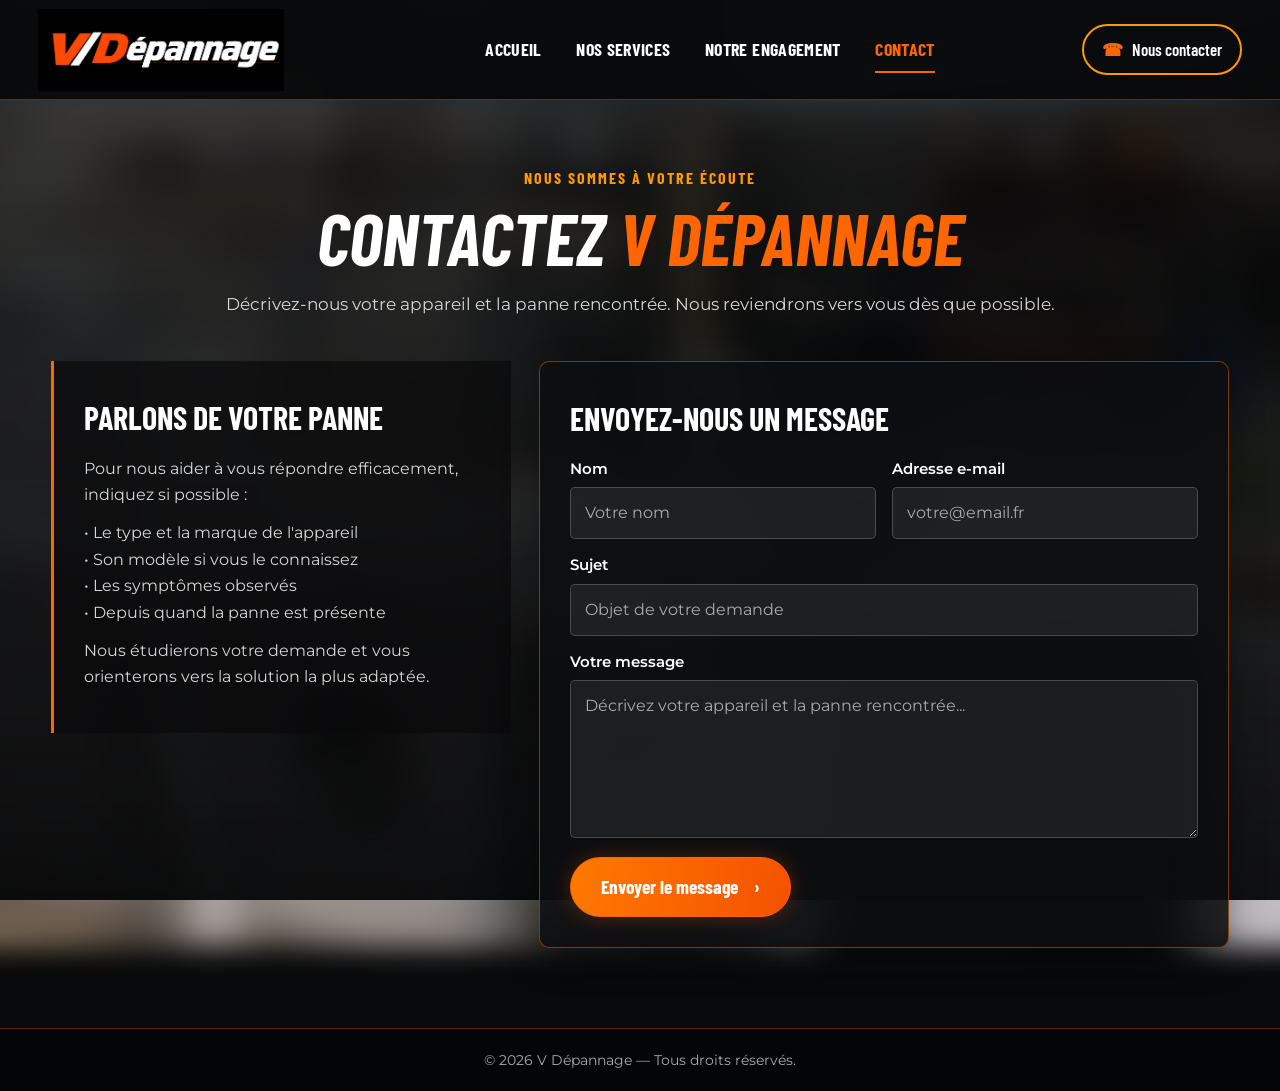
==== contact.html @ 1d40cf84 "Add files via upload" ====
<!DOCTYPE html><html lang="fr"><head><meta charset="UTF-8"><meta name="viewport" content="width=device-width, initial-scale=1.0"><meta name="description" content="Contacter V Dépannage pour une demande de dépannage ou de réparation électroménager."><meta name="theme-color" content="#090a0b"><title>Contact | V Dépannage</title><link rel="preconnect" href="https://fonts.googleapis.com"><link rel="preconnect" href="https://fonts.gstatic.com" crossorigin><link href="https://fonts.googleapis.com/css2?family=Barlow+Condensed:ital,wght@0,400;0,500;0,600;0,700;0,800;1,600;1,700;1,800&family=Montserrat:wght@400;500;600;700;800&display=swap" rel="stylesheet"><link rel="stylesheet" href="css/styles.css"></head><body>
<header class="site-header"><a class="header-logo" href="index.html"><img src="images/logo-vd.png" alt="V Dépannage"></a><button class="menu-toggle" id="menu-toggle" aria-label="Ouvrir le menu" aria-expanded="false" aria-controls="main-nav"><span></span><span></span><span></span></button><nav class="main-nav" id="main-nav"><a class="nav-link" href="index.html">Accueil</a><a class="nav-link" href="services.html">Nos services</a><a class="nav-link" href="engagement.html">Notre engagement</a><a class="nav-link active" href="contact.html" aria-current="page">Contact</a></nav><a class="header-contact" href="contact.html"><span>☎</span> Nous contacter</a></header>
<main class="content-wrap"><div class="page-heading"><p class="eyebrow">Nous sommes à votre écoute</p><h1>Contactez <span class="orange">V Dépannage</span></h1><p>Décrivez-nous votre appareil et la panne rencontrée. Nous reviendrons vers vous dès que possible.</p></div><div class="contact-layout"><aside class="contact-aside"><h2>Parlons de votre panne</h2><p>Pour nous aider à vous répondre efficacement, indiquez si possible :</p><p>• Le type et la marque de l'appareil<br>• Son modèle si vous le connaissez<br>• Les symptômes observés<br>• Depuis quand la panne est présente</p><p>Nous étudierons votre demande et vous orienterons vers la solution la plus adaptée.</p></aside><section class="contact-card"><h2>Envoyez-nous un message</h2><form action="https://formsubmit.co/v.depannage@protonmail.com" method="POST"><input type="hidden" name="_subject" value="Nouveau message depuis le site V Dépannage"><input type="hidden" name="_template" value="table"><input type="hidden" name="_next" value="https://asencombrants00.github.io/VD-pannage/merci.html"><input type="hidden" name="_captcha" value="false"><div class="form-honey" aria-hidden="true"><label for="website">Ne pas remplir ce champ</label><input type="text" name="_honey" id="website" tabindex="-1" autocomplete="off"></div><div class="form-row"><div class="form-field"><label for="nom">Nom</label><input type="text" id="nom" name="Nom" placeholder="Votre nom" required></div><div class="form-field"><label for="email">Adresse e-mail</label><input type="email" id="email" name="email" placeholder="votre@email.fr" required></div></div><div class="form-field"><label for="sujet">Sujet</label><input type="text" id="sujet" name="Sujet" placeholder="Objet de votre demande" required></div><div class="form-field"><label for="message">Votre message</label><textarea id="message" name="message" rows="5" placeholder="Décrivez votre appareil et la panne rencontrée..." required></textarea></div><button class="primary-button submit-button" type="submit">Envoyer le message <span>›</span></button></form></section></div></main>
<footer class="site-footer"><p>© <span id="current-year"></span> V Dépannage — Tous droits réservés.</p></footer><script src="js/script.js"></script></body></html>
---- css/styles.css ----
:root{--orange:#ff6500;--gold:#ff9a00;--white:#fff;--muted:#d6d6d6;--dark:#090a0b;--panel:rgba(13,14,16,.88)}
*{box-sizing:border-box;margin:0;padding:0}html{scroll-behavior:smooth}body{min-height:100vh;color:var(--white);background:#08090a;font-family:'Montserrat',sans-serif;line-height:1.65;position:relative;isolation:isolate;overflow-x:hidden}body:before{content:"";position:fixed;inset:-28px;z-index:-2;background:url('../images/atelier-flou.jpg') center/cover no-repeat;filter:blur(14px);transform:scale(1.04)}body:after{content:"";position:fixed;inset:0;z-index:-1;background:linear-gradient(180deg,rgba(5,6,7,.77),rgba(5,6,7,.86) 55%,rgba(5,6,7,.95));pointer-events:none}
a{color:inherit;text-decoration:none}button,input,textarea{font:inherit}button{cursor:pointer}
.site-header{min-height:100px;padding:8px 3%;display:grid;grid-template-columns:minmax(230px,300px) 1fr auto;align-items:center;gap:22px;background:rgba(8,9,10,.94);border-bottom:1px solid rgba(255,111,0,.38);position:sticky;top:0;z-index:20;backdrop-filter:blur(14px)}.header-logo{display:flex;align-items:center;width:100%;max-width:300px}.header-logo img{display:block;width:100%;height:82px;object-fit:contain;object-position:left center}.main-nav{display:flex;align-items:center;justify-content:center;gap:clamp(15px,2.7vw,42px)}.nav-link{font-family:'Barlow Condensed',sans-serif;font-size:1.12rem;font-weight:700;text-transform:uppercase;letter-spacing:.35px;padding:13px 0;position:relative;white-space:nowrap;transition:color .2s}.nav-link:after{content:"";position:absolute;left:0;right:100%;bottom:4px;height:2px;background:var(--orange);transition:right .2s}.nav-link:hover,.nav-link.active{color:var(--orange)}.nav-link.active:after,.nav-link:hover:after{right:0}.header-contact{border:2px solid var(--gold);border-radius:30px;padding:10px 18px;font-family:'Barlow Condensed',sans-serif;font-size:1.05rem;font-weight:600;white-space:nowrap;transition:.2s}.header-contact span{color:var(--orange);margin-right:6px}.header-contact:hover{background:var(--orange);color:#111}.menu-toggle{display:none;background:none;border:1px solid var(--orange);border-radius:5px;padding:8px;width:42px;height:40px}.menu-toggle span{display:block;height:2px;background:var(--orange);margin:5px 0}
.hero{min-height:570px;display:grid;place-items:center;text-align:center;padding:45px 20px 70px;background:linear-gradient(90deg,rgba(0,0,0,.28),rgba(0,0,0,.05),rgba(0,0,0,.28))}.hero-content{width:min(100%,1100px)}.hero-logo{width:min(430px,82vw);height:165px;object-fit:contain;display:block;margin:0 auto 8px;filter:drop-shadow(0 0 20px rgba(255,100,0,.55));animation:glow 4s ease-in-out infinite}@keyframes glow{0%,100%{filter:drop-shadow(0 0 12px rgba(255,100,0,.4))}50%{filter:drop-shadow(0 0 30px rgba(255,100,0,.9))}}.hero-title{font-family:'Barlow Condensed',sans-serif;font-size:clamp(2.2rem,5vw,3.7rem);font-weight:800;font-style:italic;line-height:1.1}.hero-title span,.orange{color:var(--orange)}.hero h1{display:flex;align-items:center;justify-content:center;gap:20px;margin:14px 0 12px;font-family:'Barlow Condensed',sans-serif;font-size:clamp(1.8rem,4vw,2.65rem);font-weight:700;font-style:italic}.title-rule{width:100px;height:2px;background:var(--orange);box-shadow:0 0 10px var(--orange)}.hero-intro{font-size:clamp(1rem,2vw,1.2rem);margin-bottom:25px;color:#eee}.primary-button{display:inline-flex;align-items:center;justify-content:center;gap:16px;border:1px solid var(--orange);border-radius:30px;background:linear-gradient(100deg,#ff7900,#f45100);color:#fff;padding:13px 30px;font-family:'Barlow Condensed',sans-serif;font-size:1.2rem;font-weight:700;box-shadow:0 0 20px rgba(255,95,0,.25);transition:transform .2s,box-shadow .2s}.primary-button:hover{transform:translateY(-3px);box-shadow:0 0 28px rgba(255,95,0,.5)}
.content-wrap{width:min(1180px,92%);margin:0 auto;padding:65px 0 80px}.page-heading{text-align:center;max-width:850px;margin:0 auto 42px}.eyebrow{color:var(--gold);font-family:'Barlow Condensed',sans-serif;text-transform:uppercase;letter-spacing:2px;font-weight:700}.page-heading h1{font-family:'Barlow Condensed',sans-serif;font-size:clamp(2.7rem,6vw,4.5rem);line-height:1.08;text-transform:uppercase;font-style:italic;margin:8px 0 14px}.page-heading p:last-child{color:var(--muted);font-size:1.05rem}.values-grid{display:grid;grid-template-columns:repeat(3,1fr);gap:22px}.value-card,.service-card,.contact-card,.impact-card,.commitment-panel{background:var(--panel);border:1px solid rgba(255,111,0,.45);border-radius:10px;box-shadow:0 12px 35px rgba(0,0,0,.28)}.value-card{padding:28px;text-align:center}.value-card h2,.service-card h2{font-family:'Barlow Condensed',sans-serif;text-transform:uppercase;font-style:italic;color:var(--orange);font-size:1.8rem;line-height:1.15;margin-bottom:13px}.value-card p{color:var(--muted)}.home-services{display:grid;grid-template-columns:repeat(2,1fr);gap:25px;margin-top:30px}.service-card{position:relative;overflow:hidden;padding:30px;border:2px solid var(--orange);background:linear-gradient(130deg,rgba(28,24,20,.92),rgba(8,9,10,.92));box-shadow:0 0 18px rgba(255,102,0,.24)}.service-card:after{content:"";position:absolute;inset:0;background:repeating-linear-gradient(135deg,transparent 0 18px,rgba(255,255,255,.025) 18px 21px);pointer-events:none}.service-card>*{position:relative;z-index:1}.service-card p{color:#eee}.service-examples{font-style:italic;color:#ddd!important;margin-top:14px}.cta-strip{text-align:center;margin-top:35px;padding:30px;background:rgba(0,0,0,.38);border-top:1px solid rgba(255,105,0,.3)}.cta-strip p{margin-bottom:17px;color:var(--muted)}
.service-list{display:grid;grid-template-columns:repeat(2,1fr);gap:25px}.service-card .service-label{font-family:'Barlow Condensed',sans-serif;color:var(--gold);font-weight:700;font-size:1rem;letter-spacing:1.5px;margin-bottom:8px}.service-card h2{font-size:2.15rem}.service-card ul{padding-left:20px;margin:15px 0;color:var(--muted)}.service-card li{padding:3px 0}.service-note{margin-top:28px;padding:22px 26px;border-left:3px solid var(--orange);background:rgba(0,0,0,.4);color:var(--muted)}
.engagement-intro{max-width:900px;margin:0 auto 35px;text-align:center;font-size:1.12rem;color:#eee}.impact-grid{display:grid;grid-template-columns:repeat(3,1fr);gap:18px;margin:32px 0}.impact-card{padding:25px 20px;text-align:center}.impact-number{display:block;color:var(--orange);font-family:'Barlow Condensed',sans-serif;font-weight:800;font-size:clamp(2.7rem,5vw,4rem);line-height:1.05}.impact-card h2{font-family:'Barlow Condensed',sans-serif;font-size:1.4rem;text-transform:uppercase;margin:8px 0}.impact-card p{color:var(--muted);font-size:.92rem}.commitment-panel{padding:34px;margin-top:25px}.commitment-panel h2{font-family:'Barlow Condensed',sans-serif;text-transform:uppercase;font-size:2rem;color:var(--orange);font-style:italic;margin-bottom:13px}.commitment-panel p{color:#e4e4e4;margin:0 0 13px}.source-note{font-size:.82rem!important;color:#aaa!important;border-top:1px solid rgba(255,255,255,.13);padding-top:15px;margin-top:20px!important}.source-note a{color:var(--gold);text-decoration:underline}
.contact-layout{display:grid;grid-template-columns:.8fr 1.2fr;gap:28px;align-items:start}.contact-aside,.contact-card{padding:30px}.contact-aside{background:rgba(10,11,12,.72);border-left:3px solid var(--orange)}.contact-aside h2,.contact-card h2{font-family:'Barlow Condensed',sans-serif;text-transform:uppercase;font-size:2rem;margin-bottom:12px}.contact-aside p{color:var(--muted);margin-bottom:12px}.contact-card form{display:flex;flex-direction:column;gap:14px}.form-row{display:grid;grid-template-columns:1fr 1fr;gap:16px}.form-field{display:flex;flex-direction:column;gap:6px}.form-field label{font-weight:600;font-size:.92rem}.contact-card input,.contact-card textarea{width:100%;padding:12px 14px;border:1px solid rgba(255,255,255,.2);border-radius:5px;outline:none;background:rgba(255,255,255,.07);color:#fff}.contact-card input:focus,.contact-card textarea:focus{border-color:var(--orange);box-shadow:0 0 0 2px rgba(255,105,0,.12)}.contact-card input::placeholder,.contact-card textarea::placeholder{color:#aaa}.contact-card textarea{resize:vertical;min-height:130px}.submit-button{align-self:flex-start;margin-top:5px}.form-honey{position:absolute;left:-5000px}.site-footer{text-align:center;padding:20px;background:rgba(5,6,7,.96);border-top:1px solid rgba(255,105,0,.35);color:#aaa;font-size:.85rem}
.thank-you-page{min-height:100vh;display:grid;place-items:center}.thank-you-content{width:min(700px,90%);padding:55px 25px;text-align:center}.thank-you-content .hero-logo{width:min(360px,84vw);height:135px}.thank-you-content h1{font-family:'Barlow Condensed',sans-serif;font-size:clamp(2.5rem,7vw,4rem);color:var(--orange);text-transform:uppercase;margin:20px 0}.thank-you-content p{color:var(--muted);margin-bottom:28px}
@media(max-width:1000px){.site-header{grid-template-columns:220px 1fr auto;gap:12px;padding-inline:2%}.header-logo img{height:72px}.main-nav{gap:16px}.nav-link{font-size:1rem}.header-contact{padding:9px 12px;font-size:.95rem}}
@media(max-width:760px){.site-header{min-height:78px;grid-template-columns:minmax(0,1fr) auto auto;padding:7px 4%;gap:10px}.header-logo{max-width:220px}.header-logo img{height:62px}.menu-toggle{display:block;grid-column:2;grid-row:1}.header-contact{grid-column:3;grid-row:1;padding:8px 10px;font-size:.9rem}.main-nav{display:none;position:absolute;top:100%;left:0;right:0;padding:12px 5% 18px;background:rgba(8,9,10,.99);border-bottom:1px solid var(--orange);flex-direction:column;gap:3px}.main-nav.open{display:flex}.nav-link{width:100%;text-align:center;padding:11px}.hero{min-height:510px;padding:35px 15px 55px}.hero-logo{width:min(360px,84vw);height:135px}.hero h1{gap:9px}.title-rule{width:30px}.content-wrap{padding:48px 0 60px}.values-grid,.impact-grid{grid-template-columns:1fr}.home-services,.service-list,.contact-layout{grid-template-columns:1fr}.service-card{padding:24px 21px}.contact-aside,.contact-card{padding:23px 18px}.form-row{grid-template-columns:1fr;gap:14px}.submit-button{width:100%}}
@media(max-width:390px){.header-logo{max-width:155px}.header-logo img{height:54px}.header-contact{font-size:.82rem;padding:7px 8px}.site-header{gap:7px}.hero h1{font-size:1.5rem}.title-rule{width:18px}}
@media(prefers-reduced-motion:reduce){*,*::before,*::after{scroll-behavior:auto!important;animation-duration:.01ms!important;animation-iteration-count:1!important;transition-duration:.01ms!important}}
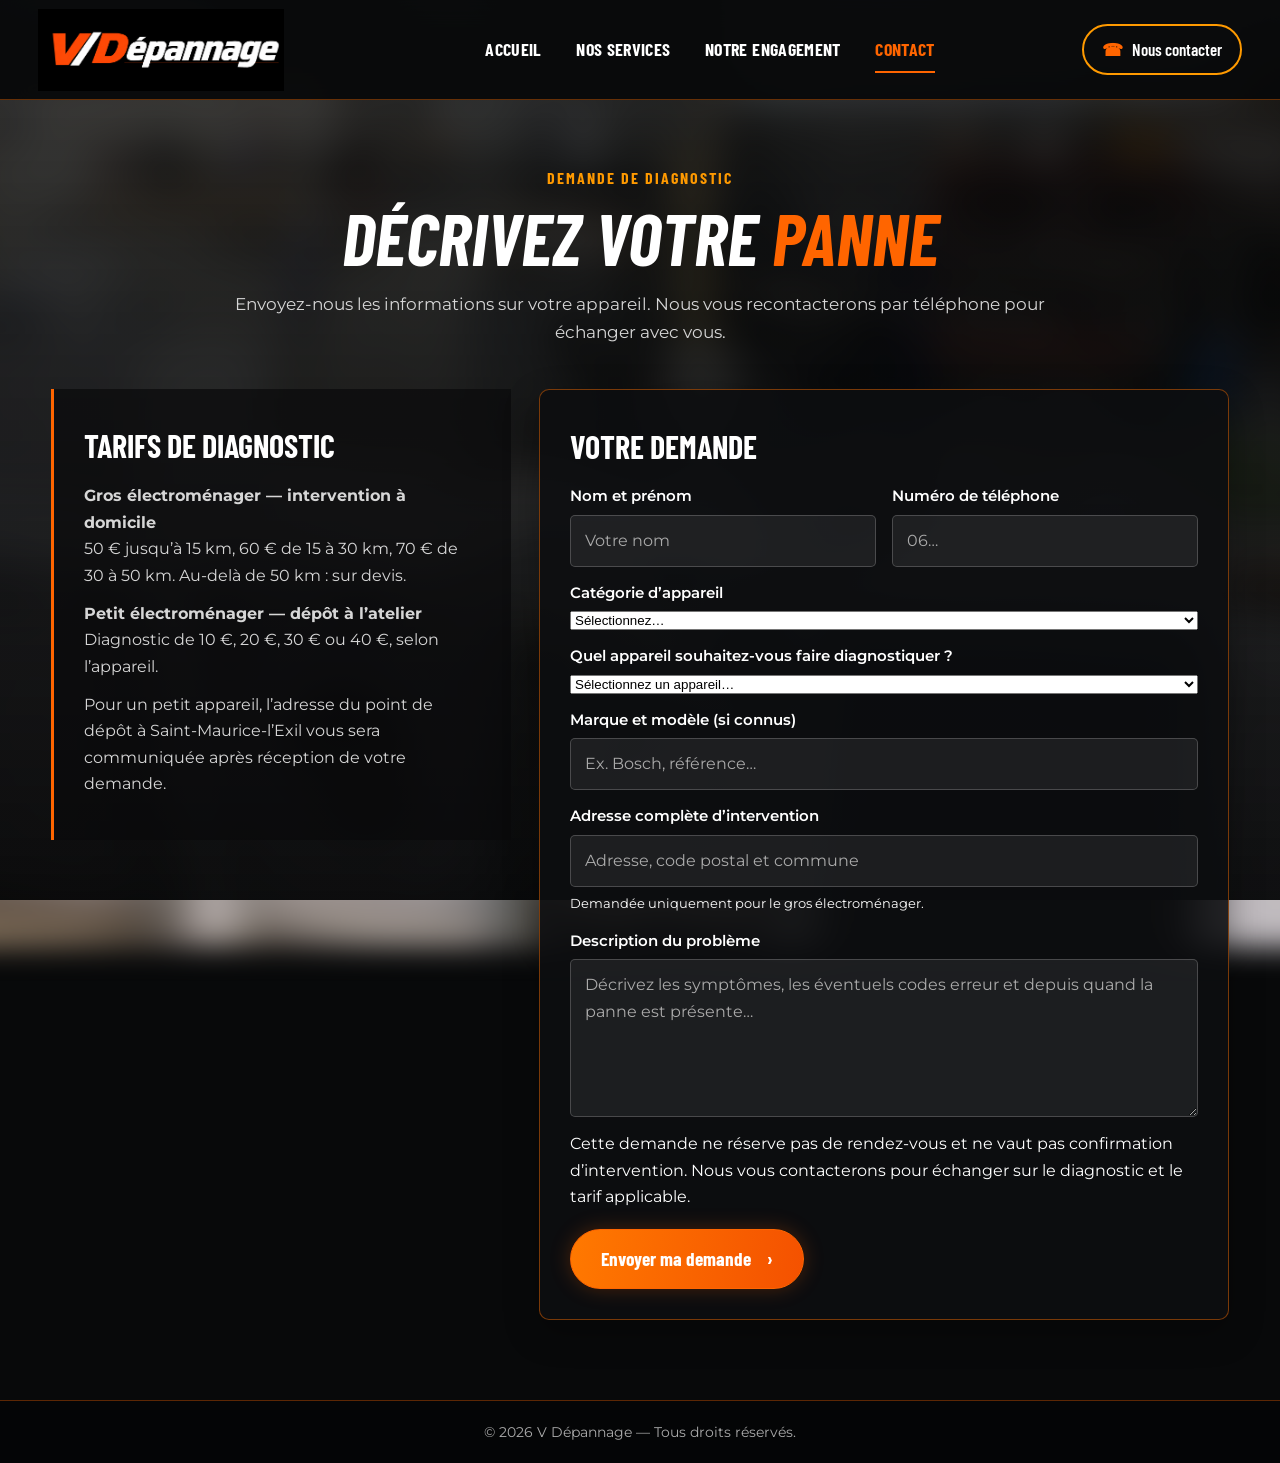
==== commit babd607d: "Add files via upload" ====
--- a/contact.html
+++ b/contact.html
@@ -1,4 +1,4 @@
 <!DOCTYPE html><html lang="fr"><head><meta charset="UTF-8"><meta name="viewport" content="width=device-width, initial-scale=1.0"><meta name="description" content="Contacter V Dépannage pour une demande de dépannage ou de réparation électroménager."><meta name="theme-color" content="#090a0b"><title>Contact | V Dépannage</title><link rel="preconnect" href="https://fonts.googleapis.com"><link rel="preconnect" href="https://fonts.gstatic.com" crossorigin><link href="https://fonts.googleapis.com/css2?family=Barlow+Condensed:ital,wght@0,400;0,500;0,600;0,700;0,800;1,600;1,700;1,800&family=Montserrat:wght@400;500;600;700;800&display=swap" rel="stylesheet"><link rel="stylesheet" href="css/styles.css"></head><body>
 <header class="site-header"><a class="header-logo" href="index.html"><img src="images/logo-vd.png" alt="V Dépannage"></a><button class="menu-toggle" id="menu-toggle" aria-label="Ouvrir le menu" aria-expanded="false" aria-controls="main-nav"><span></span><span></span><span></span></button><nav class="main-nav" id="main-nav"><a class="nav-link" href="index.html">Accueil</a><a class="nav-link" href="services.html">Nos services</a><a class="nav-link" href="engagement.html">Notre engagement</a><a class="nav-link active" href="contact.html" aria-current="page">Contact</a></nav><a class="header-contact" href="contact.html"><span>☎</span> Nous contacter</a></header>
-<main class="content-wrap"><div class="page-heading"><p class="eyebrow">Nous sommes à votre écoute</p><h1>Contactez <span class="orange">V Dépannage</span></h1><p>Décrivez-nous votre appareil et la panne rencontrée. Nous reviendrons vers vous dès que possible.</p></div><div class="contact-layout"><aside class="contact-aside"><h2>Parlons de votre panne</h2><p>Pour nous aider à vous répondre efficacement, indiquez si possible :</p><p>• Le type et la marque de l'appareil<br>• Son modèle si vous le connaissez<br>• Les symptômes observés<br>• Depuis quand la panne est présente</p><p>Nous étudierons votre demande et vous orienterons vers la solution la plus adaptée.</p></aside><section class="contact-card"><h2>Envoyez-nous un message</h2><form action="https://formsubmit.co/v.depannage@protonmail.com" method="POST"><input type="hidden" name="_subject" value="Nouveau message depuis le site V Dépannage"><input type="hidden" name="_template" value="table"><input type="hidden" name="_next" value="https://asencombrants00.github.io/VD-pannage/merci.html"><input type="hidden" name="_captcha" value="false"><div class="form-honey" aria-hidden="true"><label for="website">Ne pas remplir ce champ</label><input type="text" name="_honey" id="website" tabindex="-1" autocomplete="off"></div><div class="form-row"><div class="form-field"><label for="nom">Nom</label><input type="text" id="nom" name="Nom" placeholder="Votre nom" required></div><div class="form-field"><label for="email">Adresse e-mail</label><input type="email" id="email" name="email" placeholder="votre@email.fr" required></div></div><div class="form-field"><label for="sujet">Sujet</label><input type="text" id="sujet" name="Sujet" placeholder="Objet de votre demande" required></div><div class="form-field"><label for="message">Votre message</label><textarea id="message" name="message" rows="5" placeholder="Décrivez votre appareil et la panne rencontrée..." required></textarea></div><button class="primary-button submit-button" type="submit">Envoyer le message <span>›</span></button></form></section></div></main>
+<main class="content-wrap"><div class="page-heading"><p class="eyebrow">Demande de diagnostic</p><h1>Décrivez votre <span class="orange">panne</span></h1><p>Envoyez-nous les informations sur votre appareil. Nous vous recontacterons par téléphone pour échanger avec vous.</p></div><div class="contact-layout"><aside class="contact-aside"><h2>Tarifs de diagnostic</h2><p><strong>Gros électroménager — intervention à domicile</strong><br>50 € jusqu’à 15 km, 60 € de 15 à 30 km, 70 € de 30 à 50 km. Au-delà de 50 km : sur devis.</p><p><strong>Petit électroménager — dépôt à l’atelier</strong><br>Diagnostic de 10 €, 20 €, 30 € ou 40 €, selon l’appareil.</p><p>Pour un petit appareil, l’adresse du point de dépôt à Saint-Maurice-l’Exil vous sera communiquée après réception de votre demande.</p></aside><section class="contact-card"><h2>Votre demande</h2><form action="https://formsubmit.co/v.depannage@protonmail.com" method="POST"><input type="hidden" name="_subject" value="Nouvelle demande de diagnostic — V Dépannage"><input type="hidden" name="_template" value="table"><input type="hidden" name="_next" value="https://asencombrants00.github.io/VD-pannage/merci.html"><input type="hidden" name="_captcha" value="false"><div class="form-honey" aria-hidden="true"><label for="website">Ne pas remplir ce champ</label><input type="text" name="_honey" id="website" tabindex="-1" autocomplete="off"></div><div class="form-row"><div class="form-field"><label for="nom">Nom et prénom</label><input type="text" id="nom" name="Nom et prénom" placeholder="Votre nom" required></div><div class="form-field"><label for="telephone">Numéro de téléphone</label><input type="tel" id="telephone" name="Téléphone" placeholder="06…" required></div></div><div class="form-field"><label for="categorie">Catégorie d’appareil</label><select id="categorie" name="Catégorie" required><option value="">Sélectionnez…</option><option value="Gros électroménager">Gros électroménager — intervention à domicile</option><option value="Petit électroménager">Petit électroménager — dépôt à l’atelier</option></select></div><div class="form-field"><label for="appareil">Quel appareil souhaitez-vous faire diagnostiquer ?</label><select id="appareil" name="Appareil" required><option value="">Sélectionnez un appareil…</option><optgroup label="Gros électroménager"><option>Lave-linge</option><option>Lave-vaisselle</option><option>Sèche-linge</option><option>Réfrigérateur</option><option>Congélateur</option><option>Four</option><option>Cuisinière / plaque de cuisson</option><option>Hotte</option><option>Autre gros électroménager</option></optgroup><optgroup label="Petit électroménager"><option>Machine à café</option><option>Aspirateur</option><option>Robot de cuisine</option><option>Fer / centrale vapeur</option><option>Grille-pain</option><option>Bouilloire</option><option>Autre petit électroménager</option></optgroup></select></div><div class="form-field"><label for="modele">Marque et modèle (si connus)</label><input type="text" id="modele" name="Marque et modèle" placeholder="Ex. Bosch, référence…"></div><div class="form-field" id="adresse-wrap"><label for="adresse">Adresse complète d’intervention</label><input type="text" id="adresse" name="Adresse d’intervention" placeholder="Adresse, code postal et commune"><small>Demandée uniquement pour le gros électroménager.</small></div><div class="form-field"><label for="probleme">Description du problème</label><textarea id="probleme" name="Description du problème" rows="5" placeholder="Décrivez les symptômes, les éventuels codes erreur et depuis quand la panne est présente…" required></textarea></div><p class="form-note">Cette demande ne réserve pas de rendez-vous et ne vaut pas confirmation d’intervention. Nous vous contacterons pour échanger sur le diagnostic et le tarif applicable.</p><button class="primary-button submit-button" type="submit">Envoyer ma demande <span>›</span></button></form></section></div></main><script>const categorie=document.getElementById('categorie');const appareil=document.getElementById('appareil');const adresseWrap=document.getElementById('adresse-wrap');const adresse=document.getElementById('adresse');function actualiserFormulaire(){const gros=categorie.value==='Gros électroménager';adresseWrap.hidden=!gros;adresse.required=gros;Array.from(appareil.options).forEach(o=>{if(!o.value){o.hidden=false;return;}const parent=o.parentElement;const isGros=parent&&parent.label==='Gros électroménager';const isPetit=parent&&parent.label==='Petit électroménager';o.hidden=(gros&&isPetit)||(!gros&&isGros);});if(appareil.selectedOptions[0]&&appareil.selectedOptions[0].hidden)appareil.value='';}categorie.addEventListener('change',actualiserFormulaire);actualiserFormulaire();</script>
 <footer class="site-footer"><p>© <span id="current-year"></span> V Dépannage — Tous droits réservés.</p></footer><script src="js/script.js"></script></body></html>
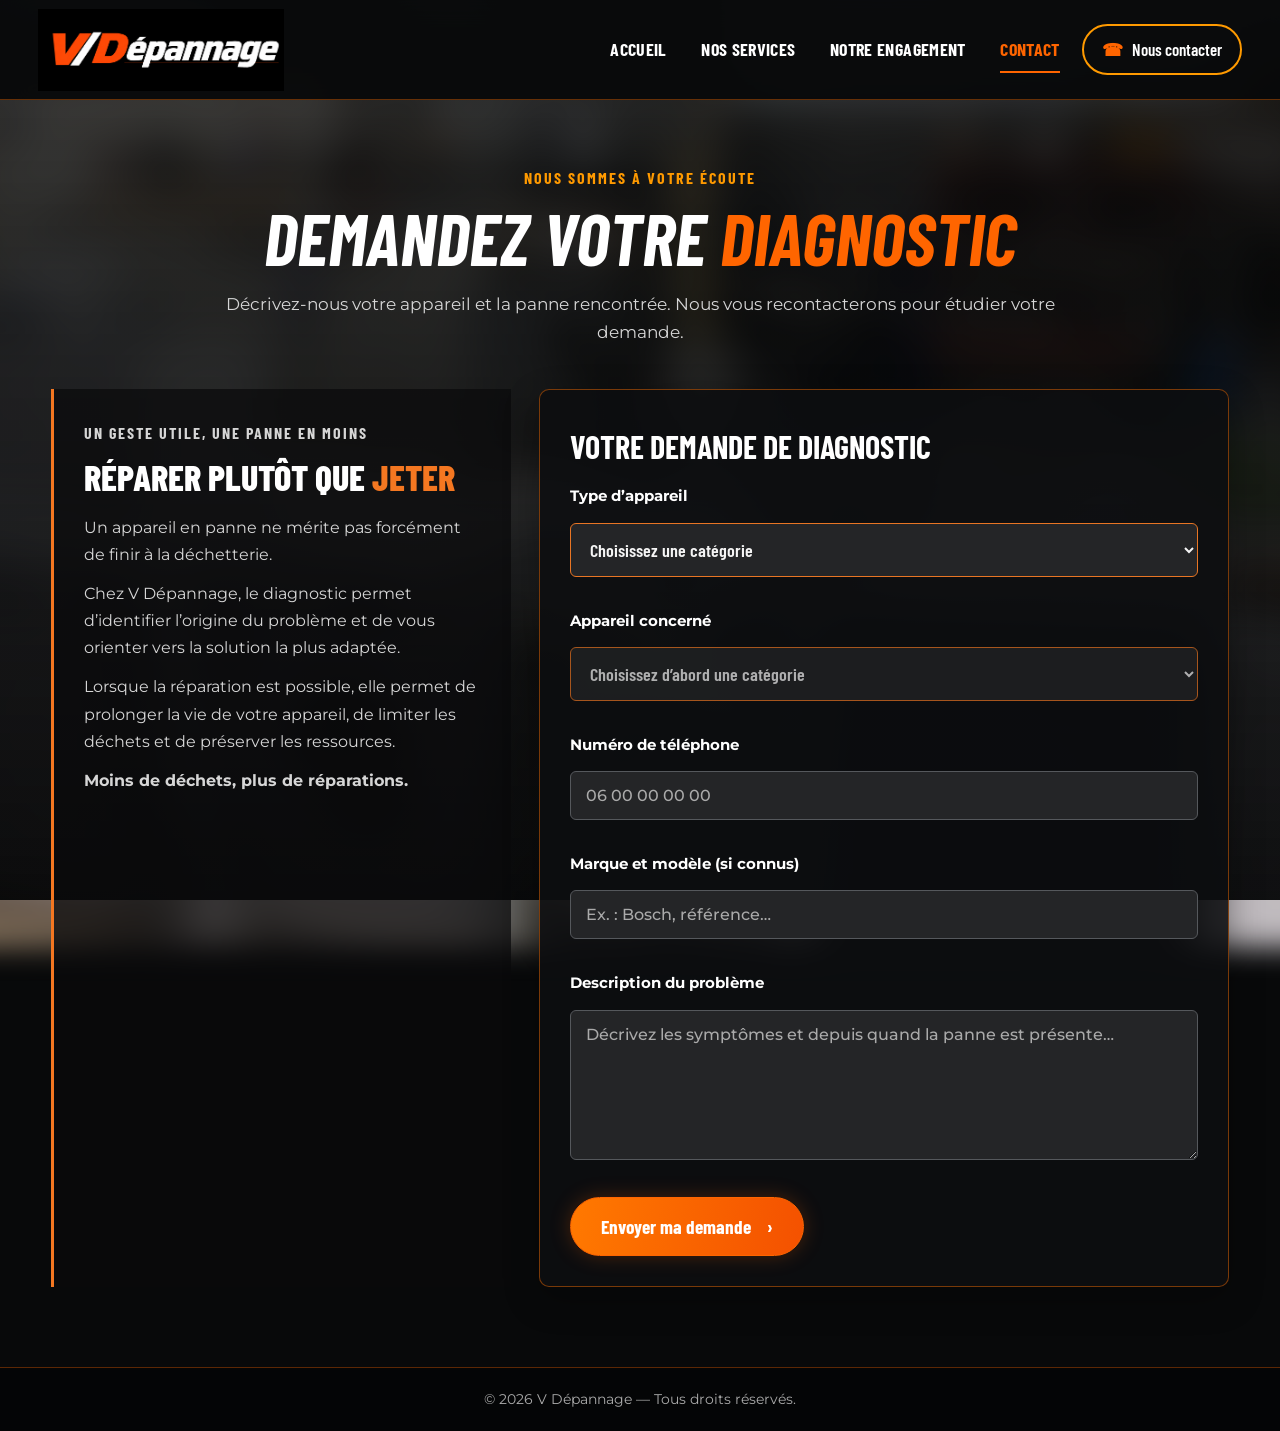
==== commit e0bfa7dd: "Add files via upload" ====
--- a/contact.html
+++ b/contact.html
@@ -1,4 +1,54 @@
-<!DOCTYPE html><html lang="fr"><head><meta charset="UTF-8"><meta name="viewport" content="width=device-width, initial-scale=1.0"><meta name="description" content="Contacter V Dépannage pour une demande de dépannage ou de réparation électroménager."><meta name="theme-color" content="#090a0b"><title>Contact | V Dépannage</title><link rel="preconnect" href="https://fonts.googleapis.com"><link rel="preconnect" href="https://fonts.gstatic.com" crossorigin><link href="https://fonts.googleapis.com/css2?family=Barlow+Condensed:ital,wght@0,400;0,500;0,600;0,700;0,800;1,600;1,700;1,800&family=Montserrat:wght@400;500;600;700;800&display=swap" rel="stylesheet"><link rel="stylesheet" href="css/styles.css"></head><body>
+<!DOCTYPE html><html lang="fr"><head><meta charset="UTF-8"><meta name="viewport" content="width=device-width, initial-scale=1.0"><meta name="description" content="Demander un diagnostic auprès de V Dépannage pour votre appareil électroménager."><meta name="theme-color" content="#090a0b"><title>Contact | V Dépannage</title><link rel="preconnect" href="https://fonts.googleapis.com"><link rel="preconnect" href="https://fonts.gstatic.com" crossorigin><link href="https://fonts.googleapis.com/css2?family=Barlow+Condensed:ital,wght@0,400;0,500;0,600;0,700;0,800;1,600;1,700;1,800&family=Montserrat:wght@400;500;600;700;800&display=swap" rel="stylesheet"><link rel="stylesheet" href="css/styles.css">
+<style>
+/* Ajustements de la page Contact */
+.site-header{display:flex;align-items:center;gap:22px}
+.main-nav{margin-left:auto;justify-content:flex-end}
+.header-contact{flex-shrink:0}
+.contact-layout{align-items:stretch}
+.contact-aside{padding:30px;border-left:3px solid #f47721}
+.contact-aside h2{font-family:'Barlow Condensed',sans-serif;text-transform:uppercase}
+.contact-aside .eco-title{font-family:'Barlow Condensed',sans-serif;font-size:clamp(26px,3vw,36px);font-weight:800;line-height:1.05;margin:0 0 18px}
+.contact-aside .eco-title span{color:#f47721}
+.contact-aside p{line-height:1.7}
+.contact-card h2{font-family:'Barlow Condensed',sans-serif;text-transform:uppercase}
+.diagnostic-form .form-field{margin-bottom:18px}
+.diagnostic-form label{display:block;margin-bottom:8px;font-weight:700}
+.diagnostic-form input,.diagnostic-form textarea,.diagnostic-form select{
+  width:100%;box-sizing:border-box;background:#242527;color:#f5f5f5;border:1px solid #55585c;
+  border-radius:6px;padding:14px 15px;font:500 16px 'Montserrat',sans-serif;outline:none;
+  transition:border-color .18s,box-shadow .18s
+}
+.diagnostic-form select{font-family:'Barlow Condensed',sans-serif;font-size:18px;font-weight:600;cursor:pointer;
+  border-color:#e87524;appearance:auto}
+.diagnostic-form select:focus,.diagnostic-form input:focus,.diagnostic-form textarea:focus{border-color:#f47721;box-shadow:0 0 0 2px #f4772130}
+.diagnostic-form select option{background:#242527;color:#f5f5f5}
+.diagnostic-form textarea{resize:vertical;min-height:150px}
+.diagnostic-form .hint{font-size:13px;color:#bcbec2;margin-top:6px}
+.diagnostic-form [hidden]{display:none!important}
+@media(max-width:900px){.site-header{flex-wrap:wrap}.main-nav{margin-left:0;order:3;width:100%;justify-content:flex-end}.header-contact{margin-left:auto}}
+@media(max-width:600px){.main-nav{justify-content:center;gap:12px;flex-wrap:wrap}.header-contact{display:none}.contact-layout{grid-template-columns:1fr}}
+</style></head><body>
 <header class="site-header"><a class="header-logo" href="index.html"><img src="images/logo-vd.png" alt="V Dépannage"></a><button class="menu-toggle" id="menu-toggle" aria-label="Ouvrir le menu" aria-expanded="false" aria-controls="main-nav"><span></span><span></span><span></span></button><nav class="main-nav" id="main-nav"><a class="nav-link" href="index.html">Accueil</a><a class="nav-link" href="services.html">Nos services</a><a class="nav-link" href="engagement.html">Notre engagement</a><a class="nav-link active" href="contact.html" aria-current="page">Contact</a></nav><a class="header-contact" href="contact.html"><span>☎</span> Nous contacter</a></header>
-<main class="content-wrap"><div class="page-heading"><p class="eyebrow">Demande de diagnostic</p><h1>Décrivez votre <span class="orange">panne</span></h1><p>Envoyez-nous les informations sur votre appareil. Nous vous recontacterons par téléphone pour échanger avec vous.</p></div><div class="contact-layout"><aside class="contact-aside"><h2>Tarifs de diagnostic</h2><p><strong>Gros électroménager — intervention à domicile</strong><br>50 € jusqu’à 15 km, 60 € de 15 à 30 km, 70 € de 30 à 50 km. Au-delà de 50 km : sur devis.</p><p><strong>Petit électroménager — dépôt à l’atelier</strong><br>Diagnostic de 10 €, 20 €, 30 € ou 40 €, selon l’appareil.</p><p>Pour un petit appareil, l’adresse du point de dépôt à Saint-Maurice-l’Exil vous sera communiquée après réception de votre demande.</p></aside><section class="contact-card"><h2>Votre demande</h2><form action="https://formsubmit.co/v.depannage@protonmail.com" method="POST"><input type="hidden" name="_subject" value="Nouvelle demande de diagnostic — V Dépannage"><input type="hidden" name="_template" value="table"><input type="hidden" name="_next" value="https://asencombrants00.github.io/VD-pannage/merci.html"><input type="hidden" name="_captcha" value="false"><div class="form-honey" aria-hidden="true"><label for="website">Ne pas remplir ce champ</label><input type="text" name="_honey" id="website" tabindex="-1" autocomplete="off"></div><div class="form-row"><div class="form-field"><label for="nom">Nom et prénom</label><input type="text" id="nom" name="Nom et prénom" placeholder="Votre nom" required></div><div class="form-field"><label for="telephone">Numéro de téléphone</label><input type="tel" id="telephone" name="Téléphone" placeholder="06…" required></div></div><div class="form-field"><label for="categorie">Catégorie d’appareil</label><select id="categorie" name="Catégorie" required><option value="">Sélectionnez…</option><option value="Gros électroménager">Gros électroménager — intervention à domicile</option><option value="Petit électroménager">Petit électroménager — dépôt à l’atelier</option></select></div><div class="form-field"><label for="appareil">Quel appareil souhaitez-vous faire diagnostiquer ?</label><select id="appareil" name="Appareil" required><option value="">Sélectionnez un appareil…</option><optgroup label="Gros électroménager"><option>Lave-linge</option><option>Lave-vaisselle</option><option>Sèche-linge</option><option>Réfrigérateur</option><option>Congélateur</option><option>Four</option><option>Cuisinière / plaque de cuisson</option><option>Hotte</option><option>Autre gros électroménager</option></optgroup><optgroup label="Petit électroménager"><option>Machine à café</option><option>Aspirateur</option><option>Robot de cuisine</option><option>Fer / centrale vapeur</option><option>Grille-pain</option><option>Bouilloire</option><option>Autre petit électroménager</option></optgroup></select></div><div class="form-field"><label for="modele">Marque et modèle (si connus)</label><input type="text" id="modele" name="Marque et modèle" placeholder="Ex. Bosch, référence…"></div><div class="form-field" id="adresse-wrap"><label for="adresse">Adresse complète d’intervention</label><input type="text" id="adresse" name="Adresse d’intervention" placeholder="Adresse, code postal et commune"><small>Demandée uniquement pour le gros électroménager.</small></div><div class="form-field"><label for="probleme">Description du problème</label><textarea id="probleme" name="Description du problème" rows="5" placeholder="Décrivez les symptômes, les éventuels codes erreur et depuis quand la panne est présente…" required></textarea></div><p class="form-note">Cette demande ne réserve pas de rendez-vous et ne vaut pas confirmation d’intervention. Nous vous contacterons pour échanger sur le diagnostic et le tarif applicable.</p><button class="primary-button submit-button" type="submit">Envoyer ma demande <span>›</span></button></form></section></div></main><script>const categorie=document.getElementById('categorie');const appareil=document.getElementById('appareil');const adresseWrap=document.getElementById('adresse-wrap');const adresse=document.getElementById('adresse');function actualiserFormulaire(){const gros=categorie.value==='Gros électroménager';adresseWrap.hidden=!gros;adresse.required=gros;Array.from(appareil.options).forEach(o=>{if(!o.value){o.hidden=false;return;}const parent=o.parentElement;const isGros=parent&&parent.label==='Gros électroménager';const isPetit=parent&&parent.label==='Petit électroménager';o.hidden=(gros&&isPetit)||(!gros&&isGros);});if(appareil.selectedOptions[0]&&appareil.selectedOptions[0].hidden)appareil.value='';}categorie.addEventListener('change',actualiserFormulaire);actualiserFormulaire();</script>
-<footer class="site-footer"><p>© <span id="current-year"></span> V Dépannage — Tous droits réservés.</p></footer><script src="js/script.js"></script></body></html>
+<main class="content-wrap"><div class="page-heading"><p class="eyebrow">Nous sommes à votre écoute</p><h1>Demandez votre <span class="orange">diagnostic</span></h1><p>Décrivez-nous votre appareil et la panne rencontrée. Nous vous recontacterons pour étudier votre demande.</p></div>
+<div class="contact-layout">
+<aside class="contact-aside"><p class="eyebrow">Un geste utile, une panne en moins</p><h2 class="eco-title">Réparer plutôt que <span>jeter</span></h2><p>Un appareil en panne ne mérite pas forcément de finir à la déchetterie.</p><p>Chez V Dépannage, le diagnostic permet d’identifier l’origine du problème et de vous orienter vers la solution la plus adaptée.</p><p>Lorsque la réparation est possible, elle permet de prolonger la vie de votre appareil, de limiter les déchets et de préserver les ressources.</p><p><strong>Moins de déchets, plus de réparations.</strong></p></aside>
+<section class="contact-card"><h2>Votre demande de diagnostic</h2>
+<form class="diagnostic-form" action="https://formsubmit.co/v.depannage@protonmail.com" method="POST">
+<input type="hidden" name="_subject" value="Nouvelle demande de diagnostic - V Dépannage"><input type="hidden" name="_template" value="table"><input type="hidden" name="_next" value="https://asencombrants00.github.io/VD-pannage/merci.html"><input type="hidden" name="_captcha" value="false">
+<div class="form-honey" aria-hidden="true"><label for="website">Ne pas remplir ce champ</label><input type="text" name="_honey" id="website" tabindex="-1" autocomplete="off"></div>
+<div class="form-field"><label for="categorie">Type d’appareil</label><select id="categorie" name="Type d’appareil" required><option value="" selected disabled>Choisissez une catégorie</option><option value="Gros électroménager">Gros électroménager</option><option value="Petit électroménager">Petit électroménager</option></select></div>
+<div class="form-field"><label for="appareil">Appareil concerné</label><select id="appareil" name="Appareil" required disabled><option value="" selected>Choisissez d’abord une catégorie</option></select></div>
+<div class="form-field" id="adresse-wrap" hidden><label for="adresse">Adresse de l’appareil</label><input id="adresse" name="Adresse de l’appareil" autocomplete="street-address" placeholder="Adresse complète"></div>
+<div class="form-field"><label for="telephone">Numéro de téléphone</label><input type="tel" id="telephone" name="Téléphone" autocomplete="tel" placeholder="06 00 00 00 00" required></div>
+<div class="form-field"><label for="modele">Marque et modèle (si connus)</label><input type="text" id="modele" name="Marque et modèle" placeholder="Ex. : Bosch, référence…"></div>
+<div class="form-field"><label for="description">Description du problème</label><textarea id="description" name="Description de la panne" rows="5" placeholder="Décrivez les symptômes et depuis quand la panne est présente…" required></textarea></div>
+<button class="primary-button submit-button" type="submit">Envoyer ma demande <span>›</span></button>
+</form></section></div></main>
+<footer class="site-footer"><p>© <span id="current-year"></span> V Dépannage — Tous droits réservés.</p></footer>
+<script src="js/script.js"></script>
+<script>
+(function(){const cat=document.getElementById('categorie'),app=document.getElementById('appareil'),addrWrap=document.getElementById('adresse-wrap'),addr=document.getElementById('adresse');
+const choices={'Gros électroménager':['Lave-linge','Lave-vaisselle','Sèche-linge','Réfrigérateur / congélateur','Four / cuisinière','Plaque de cuisson','Hotte','Autre gros électroménager'],'Petit électroménager':['Aspirateur','Machine à café','Bouilloire / grille-pain','Robot / mixeur','Fer à repasser','Appareil de cuisson','Autre petit électroménager']};
+cat.addEventListener('change',function(){app.innerHTML='<option value="" selected disabled>Choisissez un appareil</option>';(choices[cat.value]||[]).forEach(function(label){const o=document.createElement('option');o.value=label;o.textContent=label;app.appendChild(o)});app.disabled=!choices[cat.value];const big=cat.value==='Gros électroménager';addrWrap.hidden=!big;addr.required=big;if(!big)addr.value='';});
+})();
+</script></body></html>
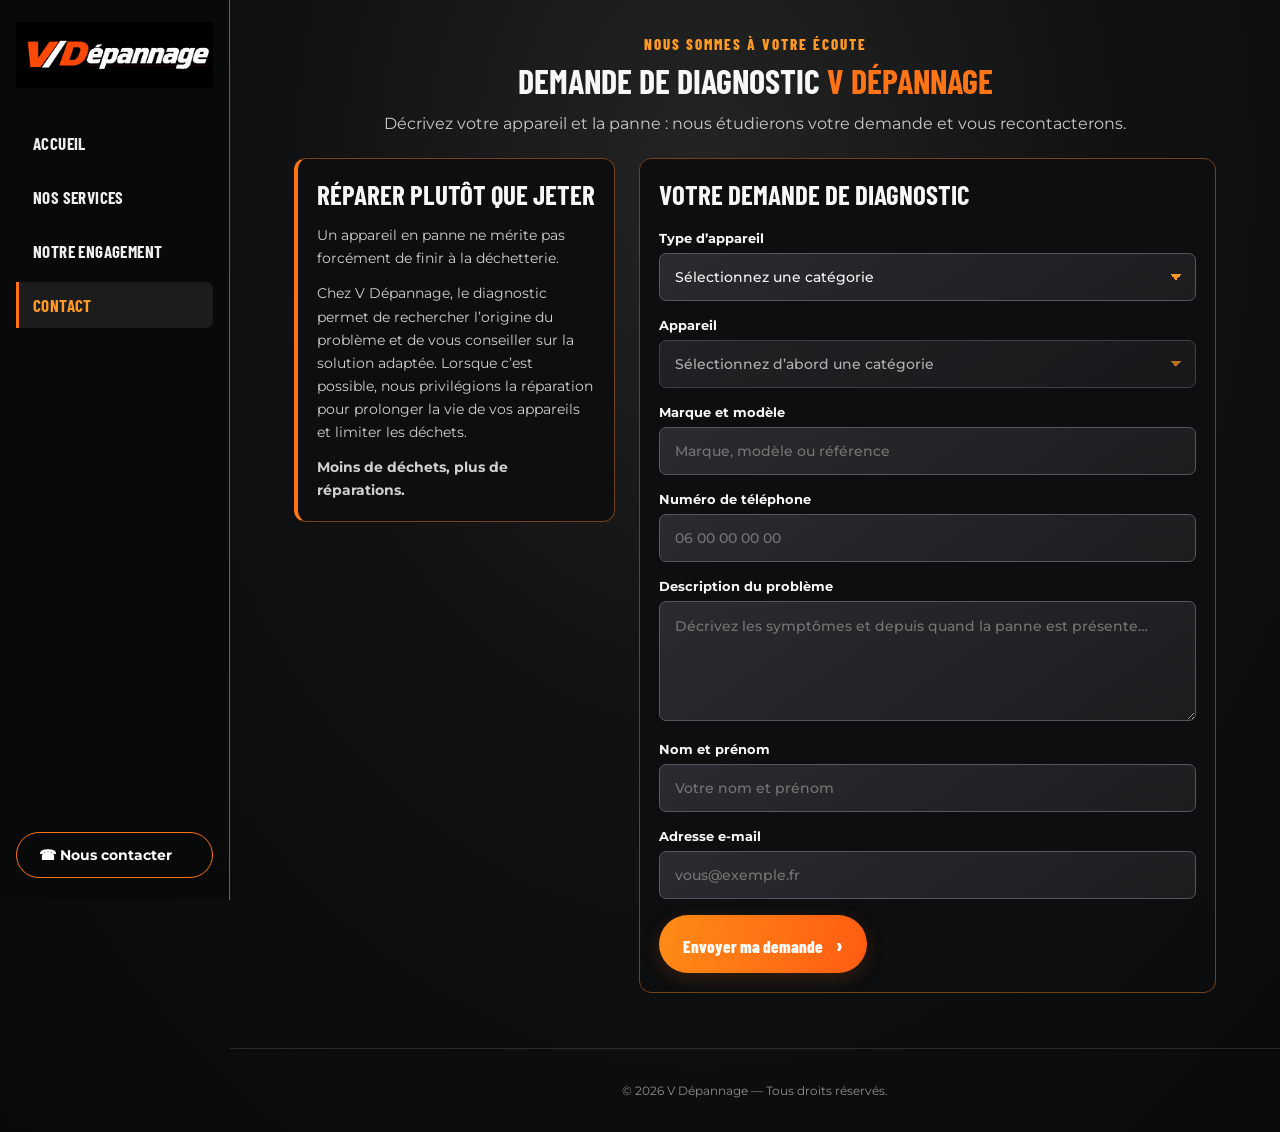
==== commit 6c569e92: "Add files via upload" ====
--- a/contact.html
+++ b/contact.html
@@ -1,54 +1,83 @@
-<!DOCTYPE html><html lang="fr"><head><meta charset="UTF-8"><meta name="viewport" content="width=device-width, initial-scale=1.0"><meta name="description" content="Demander un diagnostic auprès de V Dépannage pour votre appareil électroménager."><meta name="theme-color" content="#090a0b"><title>Contact | V Dépannage</title><link rel="preconnect" href="https://fonts.googleapis.com"><link rel="preconnect" href="https://fonts.gstatic.com" crossorigin><link href="https://fonts.googleapis.com/css2?family=Barlow+Condensed:ital,wght@0,400;0,500;0,600;0,700;0,800;1,600;1,700;1,800&family=Montserrat:wght@400;500;600;700;800&display=swap" rel="stylesheet"><link rel="stylesheet" href="css/styles.css">
+<!DOCTYPE html>
+<html lang="fr">
+<head>
+<meta charset="UTF-8"><meta name="viewport" content="width=device-width, initial-scale=1">
+<meta name="description" content="Demande de diagnostic et de réparation électroménager auprès de V Dépannage.">
+<meta name="theme-color" content="#090a0b"><title>Demande de diagnostic | V Dépannage</title>
+<link rel="preconnect" href="https://fonts.googleapis.com"><link rel="preconnect" href="https://fonts.gstatic.com" crossorigin>
+<link href="https://fonts.googleapis.com/css2?family=Barlow+Condensed:wght@500;600;700;800&family=Montserrat:wght@400;500;600;700;800&display=swap" rel="stylesheet">
 <style>
-/* Ajustements de la page Contact */
-.site-header{display:flex;align-items:center;gap:22px}
-.main-nav{margin-left:auto;justify-content:flex-end}
-.header-contact{flex-shrink:0}
-.contact-layout{align-items:stretch}
-.contact-aside{padding:30px;border-left:3px solid #f47721}
-.contact-aside h2{font-family:'Barlow Condensed',sans-serif;text-transform:uppercase}
-.contact-aside .eco-title{font-family:'Barlow Condensed',sans-serif;font-size:clamp(26px,3vw,36px);font-weight:800;line-height:1.05;margin:0 0 18px}
-.contact-aside .eco-title span{color:#f47721}
-.contact-aside p{line-height:1.7}
-.contact-card h2{font-family:'Barlow Condensed',sans-serif;text-transform:uppercase}
-.diagnostic-form .form-field{margin-bottom:18px}
-.diagnostic-form label{display:block;margin-bottom:8px;font-weight:700}
-.diagnostic-form input,.diagnostic-form textarea,.diagnostic-form select{
-  width:100%;box-sizing:border-box;background:#242527;color:#f5f5f5;border:1px solid #55585c;
-  border-radius:6px;padding:14px 15px;font:500 16px 'Montserrat',sans-serif;outline:none;
-  transition:border-color .18s,box-shadow .18s
+:root{--orange:#ff7417;--orange2:#ff9b24;--bg:#090a0b;--panel:#111214;--field:#242629;--line:#44464a;--white:#f7f7f7;--muted:#c2c2c5}
+*{box-sizing:border-box}body{margin:0;background:radial-gradient(ellipse at 55% 15%,#242424 0,#101112 42%,#080909 100%);color:var(--white);font-family:Montserrat,Arial,sans-serif;min-height:100vh}
+.site-header{position:fixed;left:0;top:0;bottom:0;width:230px;min-height:100vh;height:100vh;padding:22px 16px;display:flex;flex-direction:column;align-items:stretch;gap:24px;border-right:1px solid #a84d16;background:#080909;overflow-y:auto}
+.header-logo{width:100%;display:flex;justify-content:center}.header-logo img{display:block;width:100%;height:auto;max-height:100px;object-fit:contain}
+.main-nav{display:flex;flex-direction:column;gap:8px;position:static;width:100%;padding:8px 0;background:transparent;border:0;z-index:5}
+.nav-link{display:block;color:#eee;text-decoration:none;text-transform:uppercase;font:700 17px 'Barlow Condensed',sans-serif;letter-spacing:.4px;padding:13px 14px;border-left:3px solid transparent;border-radius:0 7px 7px 0}
+.nav-link:hover,.nav-link.active{color:var(--orange2);background:#1c1c1d;border-left-color:var(--orange)}
+.header-contact{margin-top:auto;color:#fff;text-decoration:none;border:1px solid var(--orange);border-radius:30px;padding:13px 22px;font-size:14px;font-weight:700}
+.menu-toggle{display:none}
+.content-wrap{margin-left:230px;padding:35px clamp(20px,5vw,75px) 55px}
+.page-heading{text-align:center;max-width:900px;margin:0 auto 30px}.eyebrow{color:var(--orange2);font:800 15px 'Barlow Condensed',sans-serif;letter-spacing:2px;text-transform:uppercase;margin:0 0 10px}
+h1,h2{font-family:'Barlow Condensed',sans-serif;text-transform:uppercase;margin-top:0}h1{font-size:clamp(32px,4vw,54px);line-height:1.05;margin-bottom:12px}h2{font-size:27px;margin-bottom:14px}.orange{color:var(--orange)}
+.page-heading>p:last-child{color:#c9c9c9;line-height:1.6;margin:0}
+.contact-layout{display:grid;grid-template-columns:minmax(240px,.78fr) minmax(380px,1.4fr);gap:24px;max-width:1100px;margin:auto;align-items:start}
+.contact-aside,.contact-card{background:rgba(13,14,15,.96);border:1px solid #754019;border-radius:12px;padding:25px}
+.contact-aside{border-left:4px solid var(--orange);padding:24px 25px}
+.contact-aside p{color:#d0d0d0;font-size:14px;line-height:1.65;margin:0 0 12px}.contact-aside p:last-child{margin-bottom:0}.contact-card h2{margin-bottom:20px}
+.form-row{display:grid;grid-template-columns:1fr 1fr;gap:14px}.form-field{margin-bottom:16px;min-width:0}.form-field label{display:block;font-size:13px;font-weight:700;margin-bottom:7px}
+input,select,textarea{width:100%;font:500 14px Montserrat,Arial,sans-serif;color:#f6f6f6;background:linear-gradient(145deg,#2a2b2e,#1c1d1f);border:1px solid #55575b;border-radius:7px;padding:14px 15px;outline:none;transition:border-color .15s,box-shadow .15s}
+select{appearance:none;padding-right:42px;background-image:linear-gradient(45deg,transparent 50%,var(--orange2) 50%),linear-gradient(135deg,var(--orange2) 50%,transparent 50%),linear-gradient(145deg,#2a2b2e,#1c1d1f);background-position:calc(100% - 19px) 50%,calc(100% - 13px) 50%,0 0;background-size:6px 6px,6px 6px,100% 100%;background-repeat:no-repeat}
+select option{background:#202124;color:#fff}input:focus,select:focus,textarea:focus{border-color:var(--orange);box-shadow:0 0 0 2px #ff741733}textarea{resize:vertical;min-height:120px;line-height:1.5}
+.help{color:#aaa;font-size:12px;line-height:1.5;margin:6px 0 0}.price-box{display:none;border:1px solid #9b4d19;background:#21160f;border-radius:8px;padding:13px 15px;margin:5px 0 18px;font-size:14px}.price-box strong{color:var(--orange2);font-size:20px}.primary-button{border:0;border-radius:30px;background:linear-gradient(100deg,#ff8b16,#ff5c12);color:white;padding:15px 24px;font:800 17px 'Barlow Condensed',sans-serif;cursor:pointer;box-shadow:0 5px 18px #ff74172a}.primary-button:hover{filter:brightness(1.08)}.submit-button span{font-size:23px;margin-left:10px}
+.form-honey{position:absolute;left:-5000px}.suggestions{position:relative}.suggestion-list{position:absolute;z-index:10;left:0;right:0;top:100%;max-height:220px;overflow:auto;background:#1e2022;border:1px solid #ff7417;border-radius:7px}.suggestion-list button{display:block;width:100%;padding:11px 13px;text-align:left;background:transparent;color:#eee;border:0;border-bottom:1px solid #383838;font:500 13px Montserrat;cursor:pointer}.suggestion-list button:hover{background:#38302a}.notice{font-size:11px;color:#999;line-height:1.4;margin-top:8px}.site-footer{margin-left:230px;text-align:center;padding:22px;color:#8d8d8d;border-top:1px solid #292929;font-size:12px}
+@media(max-width:850px){
+.site-header{position:sticky;left:auto;top:0;bottom:auto;width:100%;height:auto;min-height:80px;padding:12px 16px;display:flex;flex-direction:row;align-items:center;gap:12px;border-right:0;border-bottom:1px solid #a84d16;overflow:visible}
+.header-logo{width:auto;max-width:230px;justify-content:flex-start}.header-logo img{width:min(230px,58vw);max-height:62px}
+.menu-toggle{display:flex;margin-left:auto;background:#151515;border:1px solid #714018;border-radius:6px;padding:10px;flex-direction:column;gap:4px}
+.menu-toggle span{display:block;width:20px;height:2px;background:var(--orange)}
+.header-contact{display:none}
+.main-nav{display:none;position:absolute;top:100%;left:0;right:0;bottom:auto;width:auto;margin:0;padding:12px;gap:2px;background:rgba(8,9,10,.99);border:1px solid #754019}
+.main-nav.open{display:flex}.nav-link{padding:10px;text-align:center}
+.content-wrap{margin-left:0;padding:28px 16px 40px}.contact-layout{grid-template-columns:1fr}.site-footer{margin-left:0}
 }
-.diagnostic-form select{font-family:'Barlow Condensed',sans-serif;font-size:18px;font-weight:600;cursor:pointer;
-  border-color:#e87524;appearance:auto}
-.diagnostic-form select:focus,.diagnostic-form input:focus,.diagnostic-form textarea:focus{border-color:#f47721;box-shadow:0 0 0 2px #f4772130}
-.diagnostic-form select option{background:#242527;color:#f5f5f5}
-.diagnostic-form textarea{resize:vertical;min-height:150px}
-.diagnostic-form .hint{font-size:13px;color:#bcbec2;margin-top:6px}
-.diagnostic-form [hidden]{display:none!important}
-@media(max-width:900px){.site-header{flex-wrap:wrap}.main-nav{margin-left:0;order:3;width:100%;justify-content:flex-end}.header-contact{margin-left:auto}}
-@media(max-width:600px){.main-nav{justify-content:center;gap:12px;flex-wrap:wrap}.header-contact{display:none}.contact-layout{grid-template-columns:1fr}}
-</style></head><body>
-<header class="site-header"><a class="header-logo" href="index.html"><img src="images/logo-vd.png" alt="V Dépannage"></a><button class="menu-toggle" id="menu-toggle" aria-label="Ouvrir le menu" aria-expanded="false" aria-controls="main-nav"><span></span><span></span><span></span></button><nav class="main-nav" id="main-nav"><a class="nav-link" href="index.html">Accueil</a><a class="nav-link" href="services.html">Nos services</a><a class="nav-link" href="engagement.html">Notre engagement</a><a class="nav-link active" href="contact.html" aria-current="page">Contact</a></nav><a class="header-contact" href="contact.html"><span>☎</span> Nous contacter</a></header>
-<main class="content-wrap"><div class="page-heading"><p class="eyebrow">Nous sommes à votre écoute</p><h1>Demandez votre <span class="orange">diagnostic</span></h1><p>Décrivez-nous votre appareil et la panne rencontrée. Nous vous recontacterons pour étudier votre demande.</p></div>
+@media(max-width:520px){.form-row{grid-template-columns:1fr;gap:0}.contact-card,.contact-aside{padding:19px}.page-heading{margin-bottom:22px}h1{font-size:34px}}.contact-card,.contact-aside{padding:19px}.page-heading{margin-bottom:22px}h1{font-size:34px}}
+</style></head>
+<body>
+<header class="site-header">
+<a class="header-logo" href="index.html"><img src="images/logo-vd.png" alt="V Dépannage"></a>
+<button class="menu-toggle" id="menu-toggle" aria-label="Ouvrir le menu" aria-expanded="false" aria-controls="main-nav"><span></span><span></span><span></span></button>
+<nav class="main-nav" id="main-nav"><a class="nav-link" href="index.html">Accueil</a><a class="nav-link" href="services.html">Nos services</a><a class="nav-link" href="engagement.html">Notre engagement</a><a class="nav-link active" href="contact.html" aria-current="page">Contact</a></nav>
+<a class="header-contact" href="#demande">☎ Nous contacter</a></header>
+<main class="content-wrap">
+<div class="page-heading"><p class="eyebrow">Nous sommes à votre écoute</p><h1>Demande de diagnostic <span class="orange">V Dépannage</span></h1><p>Décrivez votre appareil et la panne : nous étudierons votre demande et vous recontacterons.</p></div>
 <div class="contact-layout">
-<aside class="contact-aside"><p class="eyebrow">Un geste utile, une panne en moins</p><h2 class="eco-title">Réparer plutôt que <span>jeter</span></h2><p>Un appareil en panne ne mérite pas forcément de finir à la déchetterie.</p><p>Chez V Dépannage, le diagnostic permet d’identifier l’origine du problème et de vous orienter vers la solution la plus adaptée.</p><p>Lorsque la réparation est possible, elle permet de prolonger la vie de votre appareil, de limiter les déchets et de préserver les ressources.</p><p><strong>Moins de déchets, plus de réparations.</strong></p></aside>
-<section class="contact-card"><h2>Votre demande de diagnostic</h2>
-<form class="diagnostic-form" action="https://formsubmit.co/v.depannage@protonmail.com" method="POST">
+<aside class="contact-aside"><h2>Réparer plutôt que jeter</h2><p>Un appareil en panne ne mérite pas forcément de finir à la déchetterie.</p><p>Chez V Dépannage, le diagnostic permet de rechercher l’origine du problème et de vous conseiller sur la solution adaptée. Lorsque c’est possible, nous privilégions la réparation pour prolonger la vie de vos appareils et limiter les déchets.</p><p><strong>Moins de déchets, plus de réparations.</strong></p></aside>
+<section class="contact-card" id="demande"><h2>Votre demande de diagnostic</h2>
+<form id="diagnostic-form" action="https://formsubmit.co/v.depannage@protonmail.com" method="POST">
 <input type="hidden" name="_subject" value="Nouvelle demande de diagnostic - V Dépannage"><input type="hidden" name="_template" value="table"><input type="hidden" name="_next" value="https://asencombrants00.github.io/VD-pannage/merci.html"><input type="hidden" name="_captcha" value="false">
-<div class="form-honey" aria-hidden="true"><label for="website">Ne pas remplir ce champ</label><input type="text" name="_honey" id="website" tabindex="-1" autocomplete="off"></div>
-<div class="form-field"><label for="categorie">Type d’appareil</label><select id="categorie" name="Type d’appareil" required><option value="" selected disabled>Choisissez une catégorie</option><option value="Gros électroménager">Gros électroménager</option><option value="Petit électroménager">Petit électroménager</option></select></div>
-<div class="form-field"><label for="appareil">Appareil concerné</label><select id="appareil" name="Appareil" required disabled><option value="" selected>Choisissez d’abord une catégorie</option></select></div>
-<div class="form-field" id="adresse-wrap" hidden><label for="adresse">Adresse de l’appareil</label><input id="adresse" name="Adresse de l’appareil" autocomplete="street-address" placeholder="Adresse complète"></div>
-<div class="form-field"><label for="telephone">Numéro de téléphone</label><input type="tel" id="telephone" name="Téléphone" autocomplete="tel" placeholder="06 00 00 00 00" required></div>
-<div class="form-field"><label for="modele">Marque et modèle (si connus)</label><input type="text" id="modele" name="Marque et modèle" placeholder="Ex. : Bosch, référence…"></div>
-<div class="form-field"><label for="description">Description du problème</label><textarea id="description" name="Description de la panne" rows="5" placeholder="Décrivez les symptômes et depuis quand la panne est présente…" required></textarea></div>
+<div class="form-honey" aria-hidden="true"><label for="website">Ne pas remplir</label><input type="text" name="_honey" id="website" tabindex="-1" autocomplete="off"></div>
+<div class="form-field"><label for="category">Type d’appareil</label><select id="category" name="Type d’appareil" required><option value="">Sélectionnez une catégorie</option><option value="Gros électroménager">Gros électroménager — intervention à domicile</option><option value="Petit électroménager">Petit électroménager — dépôt à l’atelier (sans frais de déplacement)</option></select></div>
+<div class="form-field"><label for="appliance">Appareil</label><select id="appliance" name="Appareil" required disabled><option value="">Sélectionnez d’abord une catégorie</option></select></div>
+<div class="form-field"><label for="brand">Marque et modèle</label><input id="brand" name="Marque et modèle" placeholder="Marque, modèle ou référence" required></div>
+<div class="form-field"><label for="phone">Numéro de téléphone</label><input id="phone" name="Téléphone" type="tel" autocomplete="tel" placeholder="06 00 00 00 00" required></div>
+<div class="form-field" id="address-wrap" hidden><label for="address">Adresse d’intervention</label><div class="suggestions"><input id="address" name="Adresse d’intervention" autocomplete="street-address" placeholder="Adresse, ville ou code postal"><div class="suggestion-list" id="suggestions" hidden></div></div><p class="help">Commencez à saisir votre ville et choisissez une suggestion pour estimer la distance depuis Saint-Maurice-l’Exil.</p><p class="notice">La recherche d’adresse utilise un service cartographique externe pour estimer la distance.</p></div>
+
+<div class="price-box" id="price-box" aria-live="polite"></div><input type="hidden" id="distance-field" name="Distance estimée depuis Saint-Maurice-l’Exil"><input type="hidden" id="price-field" name="Prix estimé du diagnostic">
+<div class="form-field"><label for="problem">Description du problème</label><textarea id="problem" name="Description de la panne" placeholder="Décrivez les symptômes et depuis quand la panne est présente…" required></textarea></div>
+<div class="form-field"><label for="customer-name">Nom et prénom</label><input id="customer-name" name="Nom et prénom" autocomplete="name" placeholder="Votre nom et prénom" required></div>
+<div class="form-field"><label for="email">Adresse e-mail</label><input id="email" name="E-mail du client" type="email" autocomplete="email" placeholder="vous@exemple.fr" required></div>
 <button class="primary-button submit-button" type="submit">Envoyer ma demande <span>›</span></button>
 </form></section></div></main>
 <footer class="site-footer"><p>© <span id="current-year"></span> V Dépannage — Tous droits réservés.</p></footer>
-<script src="js/script.js"></script>
 <script>
-(function(){const cat=document.getElementById('categorie'),app=document.getElementById('appareil'),addrWrap=document.getElementById('adresse-wrap'),addr=document.getElementById('adresse');
-const choices={'Gros électroménager':['Lave-linge','Lave-vaisselle','Sèche-linge','Réfrigérateur / congélateur','Four / cuisinière','Plaque de cuisson','Hotte','Autre gros électroménager'],'Petit électroménager':['Aspirateur','Machine à café','Bouilloire / grille-pain','Robot / mixeur','Fer à repasser','Appareil de cuisson','Autre petit électroménager']};
-cat.addEventListener('change',function(){app.innerHTML='<option value="" selected disabled>Choisissez un appareil</option>';(choices[cat.value]||[]).forEach(function(label){const o=document.createElement('option');o.value=label;o.textContent=label;app.appendChild(o)});app.disabled=!choices[cat.value];const big=cat.value==='Gros électroménager';addrWrap.hidden=!big;addr.required=big;if(!big)addr.value='';});
-})();
+document.getElementById('current-year').textContent=new Date().getFullYear();
+const toggle=document.getElementById('menu-toggle'),nav=document.getElementById('main-nav');toggle.addEventListener('click',()=>{const open=nav.classList.toggle('open');toggle.setAttribute('aria-expanded',String(open));});
+const category=document.getElementById('category'),appliance=document.getElementById('appliance'),addressWrap=document.getElementById('address-wrap'),address=document.getElementById('address'),suggestions=document.getElementById('suggestions'),priceBox=document.getElementById('price-box'),distanceField=document.getElementById('distance-field'),priceField=document.getElementById('price-field');
+const devices={'Gros électroménager':['Lave-linge','Sèche-linge','Lave-vaisselle','Réfrigérateur','Congélateur','Four','Cuisinière','Plaque de cuisson','Hotte','Cave à vin','Autre gros électroménager'],'Petit électroménager':['Aspirateur','Machine à café','Robot / robot pâtissier','Bouilloire','Grille-pain','Micro-ondes','Fer à repasser','Centrale vapeur','Mixeur / blender','Friteuse','Autre petit électroménager']};
+let chosenPlace=null,lookupTimer;
+category.addEventListener('change',()=>{appliance.innerHTML='<option value="">Sélectionnez un appareil</option>';(devices[category.value]||[]).forEach(v=>{let o=document.createElement('option');o.value=v;o.textContent=v;appliance.appendChild(o)});appliance.disabled=!category.value;const big=category.value==='Gros électroménager';addressWrap.hidden=!big;address.required=big;chosenPlace=null;distanceField.value='';priceField.value='';priceBox.style.display='none';suggestions.hidden=true;if(category.value==='Petit électroménager'){distanceField.value='Aucun déplacement — dépôt à l’atelier';priceField.value='20 €';priceBox.innerHTML='Diagnostic petit électroménager : <strong>20 €</strong><br><span class="help">Dépôt à l’atelier — aucun frais de déplacement.</span>';priceBox.style.display='block'}});
+
+address.addEventListener('input',()=>{clearTimeout(lookupTimer);chosenPlace=null;distanceField.value='';priceField.value='';priceBox.style.display='none';const q=address.value.trim();if(q.length<3){suggestions.hidden=true;return}lookupTimer=setTimeout(async()=>{try{const u='https://nominatim.openstreetmap.org/search?format=jsonv2&addressdetails=1&limit=6&countrycodes=fr&q='+encodeURIComponent(q);const r=await fetch(u);const rows=await r.json();suggestions.innerHTML='';rows.forEach(place=>{const a=place.address||{};const town=a.city||a.town||a.village||a.municipality||a.hamlet||place.name||'';const cp=a.postcode||'';const label=(town?town+(cp?' ('+cp+')':''):'')+' — '+place.display_name;const b=document.createElement('button');b.type='button';b.textContent=label;b.addEventListener('click',()=>{address.value=label;chosenPlace={lat:+place.lat,lon:+place.lon,label};suggestions.hidden=true;estimate();});suggestions.appendChild(b)});suggestions.hidden=rows.length===0}catch(e){suggestions.hidden=true}},450)});
+async function estimate(){if(!chosenPlace)return;try{const start='4.778,45.399';const end=chosenPlace.lon+','+chosenPlace.lat;const r=await fetch('https://router.project-osrm.org/route/v1/driving/'+start+';'+end+'?overview=false');const data=await r.json();if(!data.routes||!data.routes[0])throw Error();const km=data.routes[0].distance/1000;let price,detail;if(km<=15){price=50;detail='jusqu’à 15 km'}else if(km<=30){price=60;detail='de 15 à 30 km'}else if(km<=50){price=70;detail='de 30 à 50 km'}else{price=null;detail='au-delà de 50 km — sur devis'}distanceField.value=km.toFixed(1)+' km (itinéraire routier estimé)';priceField.value=price===null?'Sur devis':price+' €';priceBox.innerHTML='Distance routière estimée : <strong>'+km.toFixed(1)+' km</strong><br>Diagnostic + déplacement : <strong>'+(price===null?'Sur devis':price+' €')+'</strong><br><span class="help">'+detail+'</span>';priceBox.style.display='block'}catch(e){distanceField.value='Non calculée';priceField.value='À confirmer';priceBox.innerHTML='Distance ou tarif à confirmer manuellement. <strong>La demande peut tout de même être envoyée.</strong>';priceBox.style.display='block'}}
+document.getElementById('diagnostic-form').addEventListener('submit',e=>{if(category.value==='Petit électroménager'){distanceField.value='Aucun déplacement — dépôt à l’atelier';priceField.value='20 €';}if(category.value==='Gros électroménager'&&!chosenPlace){e.preventDefault();alert('Choisissez une adresse dans les suggestions pour calculer la distance estimée.');address.focus()}});
 </script></body></html>
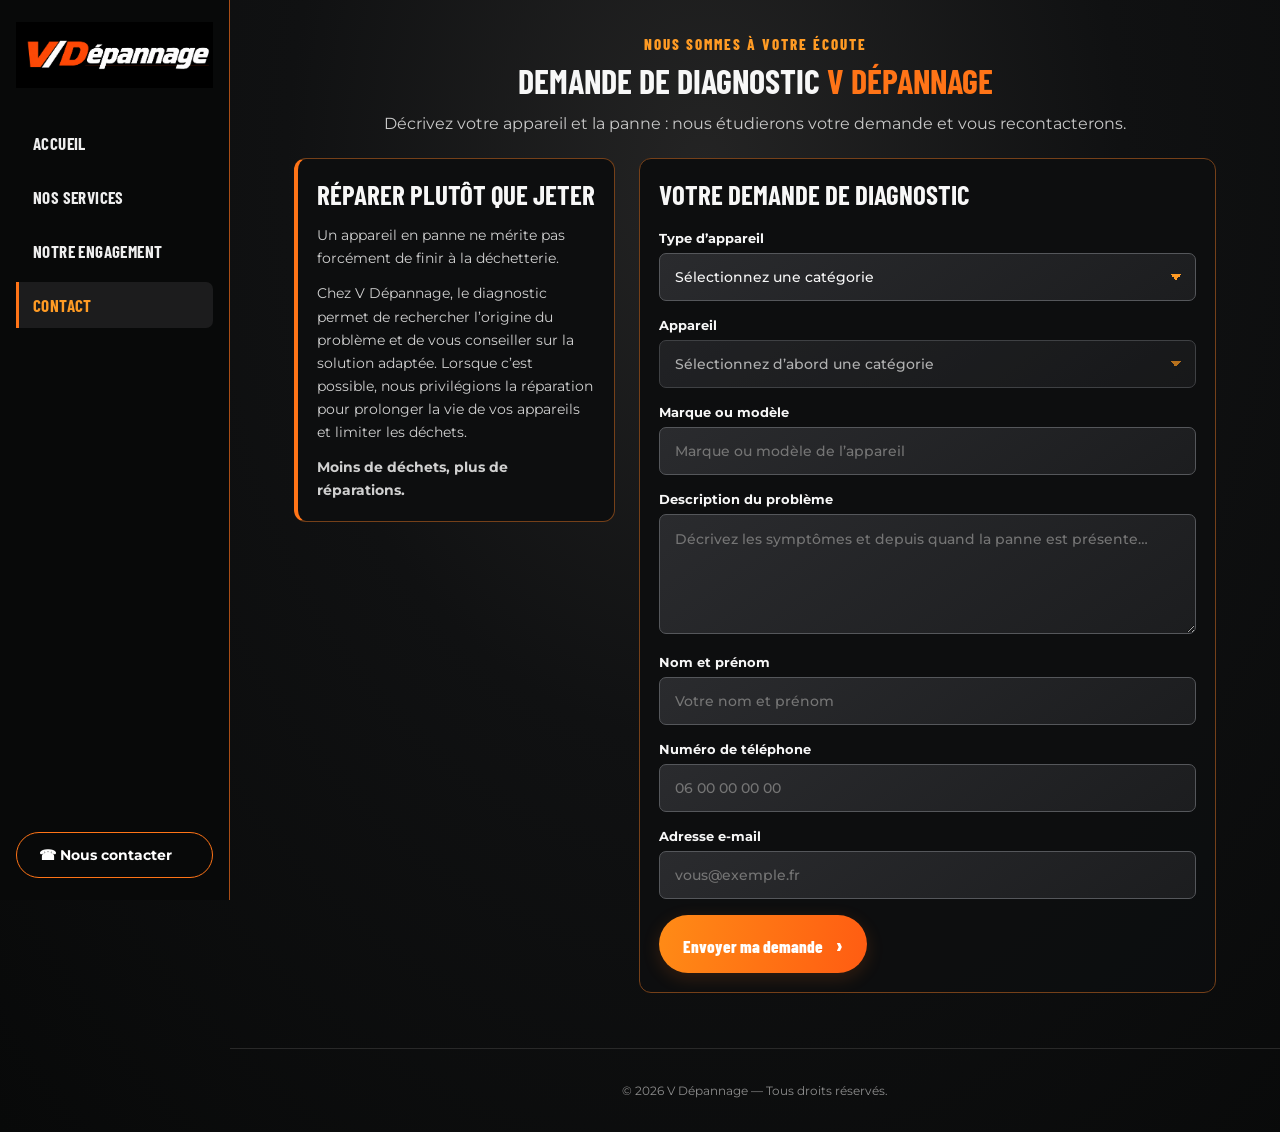
==== commit 88e39f30: "Add files via upload" ====
--- a/contact.html
+++ b/contact.html
@@ -28,7 +28,7 @@
 input,select,textarea{width:100%;font:500 14px Montserrat,Arial,sans-serif;color:#f6f6f6;background:linear-gradient(145deg,#2a2b2e,#1c1d1f);border:1px solid #55575b;border-radius:7px;padding:14px 15px;outline:none;transition:border-color .15s,box-shadow .15s}
 select{appearance:none;padding-right:42px;background-image:linear-gradient(45deg,transparent 50%,var(--orange2) 50%),linear-gradient(135deg,var(--orange2) 50%,transparent 50%),linear-gradient(145deg,#2a2b2e,#1c1d1f);background-position:calc(100% - 19px) 50%,calc(100% - 13px) 50%,0 0;background-size:6px 6px,6px 6px,100% 100%;background-repeat:no-repeat}
 select option{background:#202124;color:#fff}input:focus,select:focus,textarea:focus{border-color:var(--orange);box-shadow:0 0 0 2px #ff741733}textarea{resize:vertical;min-height:120px;line-height:1.5}
-.help{color:#aaa;font-size:12px;line-height:1.5;margin:6px 0 0}.price-box{display:none;border:1px solid #9b4d19;background:#21160f;border-radius:8px;padding:13px 15px;margin:5px 0 18px;font-size:14px}.price-box strong{color:var(--orange2);font-size:20px}.primary-button{border:0;border-radius:30px;background:linear-gradient(100deg,#ff8b16,#ff5c12);color:white;padding:15px 24px;font:800 17px 'Barlow Condensed',sans-serif;cursor:pointer;box-shadow:0 5px 18px #ff74172a}.primary-button:hover{filter:brightness(1.08)}.submit-button span{font-size:23px;margin-left:10px}
+.price-box{display:none!important}.help{color:#aaa;font-size:12px;line-height:1.5;margin:6px 0 0}.price-box{display:none;border:1px solid #9b4d19;background:#21160f;border-radius:8px;padding:13px 15px;margin:5px 0 18px;font-size:14px}.price-box strong{color:var(--orange2);font-size:20px}.primary-button{border:0;border-radius:30px;background:linear-gradient(100deg,#ff8b16,#ff5c12);color:white;padding:15px 24px;font:800 17px 'Barlow Condensed',sans-serif;cursor:pointer;box-shadow:0 5px 18px #ff74172a}.primary-button:hover{filter:brightness(1.08)}.submit-button span{font-size:23px;margin-left:10px}
 .form-honey{position:absolute;left:-5000px}.suggestions{position:relative}.suggestion-list{position:absolute;z-index:10;left:0;right:0;top:100%;max-height:220px;overflow:auto;background:#1e2022;border:1px solid #ff7417;border-radius:7px}.suggestion-list button{display:block;width:100%;padding:11px 13px;text-align:left;background:transparent;color:#eee;border:0;border-bottom:1px solid #383838;font:500 13px Montserrat;cursor:pointer}.suggestion-list button:hover{background:#38302a}.notice{font-size:11px;color:#999;line-height:1.4;margin-top:8px}.site-footer{margin-left:230px;text-align:center;padding:22px;color:#8d8d8d;border-top:1px solid #292929;font-size:12px}
 @media(max-width:850px){
 .site-header{position:sticky;left:auto;top:0;bottom:auto;width:100%;height:auto;min-height:80px;padding:12px 16px;display:flex;flex-direction:row;align-items:center;gap:12px;border-right:0;border-bottom:1px solid #a84d16;overflow:visible}
@@ -41,6 +41,11 @@
 .content-wrap{margin-left:0;padding:28px 16px 40px}.contact-layout{grid-template-columns:1fr}.site-footer{margin-left:0}
 }
 @media(max-width:520px){.form-row{grid-template-columns:1fr;gap:0}.contact-card,.contact-aside{padding:19px}.page-heading{margin-bottom:22px}h1{font-size:34px}}.contact-card,.contact-aside{padding:19px}.page-heading{margin-bottom:22px}h1{font-size:34px}}
+
+/* Navigation latérale rétractable */
+@media(min-width:761px){.site-header{transition:width .22s ease;padding-bottom:78px}.menu-toggle{display:flex;position:fixed;left:14px;top:116px;bottom:auto;z-index:40;width:132px;height:36px;align-items:center;justify-content:flex-start;gap:8px;padding:0 10px;background:linear-gradient(100deg,var(--orange),var(--orange2));border:0;border-radius:6px;color:#fff;font:700 13px 'Barlow Condensed',sans-serif;box-shadow:0 3px 10px #0007;transition:left .22s ease,width .22s ease}.menu-toggle span{display:none}.menu-toggle:before{content:'‹';font:700 23px/1 Arial,sans-serif;color:#fff}.menu-toggle:after{content:'Navigation';font:700 13px 'Barlow Condensed',sans-serif;color:#fff}.content-wrap,.site-footer{transition:margin-left .22s ease}body.nav-collapsed .site-header{width:70px;padding-left:10px;padding-right:10px}body.nav-collapsed .header-logo,body.nav-collapsed .main-nav,body.nav-collapsed .header-contact{display:none}body.nav-collapsed .menu-toggle{left:14px;top:16px;width:38px;height:36px;padding:0;justify-content:center}body.nav-collapsed .menu-toggle:before{content:'›'}body.nav-collapsed .menu-toggle:after{content:''}body.nav-collapsed .content-wrap,body.nav-collapsed .site-footer{margin-left:70px}}
+@media(max-width:760px){.menu-toggle{position:static;display:flex;margin-left:auto;width:42px;height:40px;background:var(--orange);border:1px solid var(--orange2);border-radius:6px;align-items:center;justify-content:center;flex-direction:column;gap:4px}.menu-toggle span{display:block;width:20px;height:2px;background:#fff}.menu-toggle:before,.menu-toggle:after{content:none}}
+
 </style></head>
 <body>
 <header class="site-header">
@@ -58,26 +63,26 @@
 <div class="form-honey" aria-hidden="true"><label for="website">Ne pas remplir</label><input type="text" name="_honey" id="website" tabindex="-1" autocomplete="off"></div>
 <div class="form-field"><label for="category">Type d’appareil</label><select id="category" name="Type d’appareil" required><option value="">Sélectionnez une catégorie</option><option value="Gros électroménager">Gros électroménager — intervention à domicile</option><option value="Petit électroménager">Petit électroménager — dépôt à l’atelier (sans frais de déplacement)</option></select></div>
 <div class="form-field"><label for="appliance">Appareil</label><select id="appliance" name="Appareil" required disabled><option value="">Sélectionnez d’abord une catégorie</option></select></div>
-<div class="form-field"><label for="brand">Marque et modèle</label><input id="brand" name="Marque et modèle" placeholder="Marque, modèle ou référence" required></div>
-<div class="form-field"><label for="phone">Numéro de téléphone</label><input id="phone" name="Téléphone" type="tel" autocomplete="tel" placeholder="06 00 00 00 00" required></div>
-<div class="form-field" id="address-wrap" hidden><label for="address">Adresse d’intervention</label><div class="suggestions"><input id="address" name="Adresse d’intervention" autocomplete="street-address" placeholder="Adresse, ville ou code postal"><div class="suggestion-list" id="suggestions" hidden></div></div><p class="help">Commencez à saisir votre ville et choisissez une suggestion pour estimer la distance depuis Saint-Maurice-l’Exil.</p><p class="notice">La recherche d’adresse utilise un service cartographique externe pour estimer la distance.</p></div>
+<div class="form-field"><label for="brand">Marque ou modèle</label><input id="brand" name="Marque ou modèle" placeholder="Marque ou modèle de l’appareil" required></div>
+<div class="form-field" id="address-wrap" hidden><label for="address">Adresse complète du dépannage</label><div class="suggestions"><input id="address" name="Adresse complète du dépannage" autocomplete="street-address" placeholder="Saisissez une adresse ou une ville (ex. Saint Mau)"><div class="suggestion-list" id="suggestions" hidden></div></div><p class="help">Saisissez le début de votre adresse ou le nom de votre ville, puis sélectionnez une proposition avec son code postal. La distance est estimée depuis Saint-Maurice-l’Exil.</p><p class="notice">La suggestion de ville utilise le service public Adresse.data.gouv.fr ; le trajet routier est estimé par un service cartographique.</p></div>
 
 <div class="price-box" id="price-box" aria-live="polite"></div><input type="hidden" id="distance-field" name="Distance estimée depuis Saint-Maurice-l’Exil"><input type="hidden" id="price-field" name="Prix estimé du diagnostic">
 <div class="form-field"><label for="problem">Description du problème</label><textarea id="problem" name="Description de la panne" placeholder="Décrivez les symptômes et depuis quand la panne est présente…" required></textarea></div>
 <div class="form-field"><label for="customer-name">Nom et prénom</label><input id="customer-name" name="Nom et prénom" autocomplete="name" placeholder="Votre nom et prénom" required></div>
+<div class="form-field"><label for="phone">Numéro de téléphone</label><input id="phone" name="Téléphone" type="tel" autocomplete="tel" placeholder="06 00 00 00 00" required></div>
 <div class="form-field"><label for="email">Adresse e-mail</label><input id="email" name="E-mail du client" type="email" autocomplete="email" placeholder="vous@exemple.fr" required></div>
 <button class="primary-button submit-button" type="submit">Envoyer ma demande <span>›</span></button>
 </form></section></div></main>
 <footer class="site-footer"><p>© <span id="current-year"></span> V Dépannage — Tous droits réservés.</p></footer>
 <script>
 document.getElementById('current-year').textContent=new Date().getFullYear();
-const toggle=document.getElementById('menu-toggle'),nav=document.getElementById('main-nav');toggle.addEventListener('click',()=>{const open=nav.classList.toggle('open');toggle.setAttribute('aria-expanded',String(open));});
+const toggle=document.getElementById('menu-toggle'),nav=document.getElementById('main-nav');toggle.addEventListener('click',()=>{if(window.matchMedia('(max-width:760px)').matches){const open=nav.classList.toggle('open');toggle.setAttribute('aria-expanded',String(open));}else{const collapsed=document.body.classList.toggle('nav-collapsed');toggle.setAttribute('aria-expanded',String(!collapsed));toggle.setAttribute('aria-label',collapsed?'Ouvrir la barre de navigation':'Rétracter la barre de navigation');}});
 const category=document.getElementById('category'),appliance=document.getElementById('appliance'),addressWrap=document.getElementById('address-wrap'),address=document.getElementById('address'),suggestions=document.getElementById('suggestions'),priceBox=document.getElementById('price-box'),distanceField=document.getElementById('distance-field'),priceField=document.getElementById('price-field');
 const devices={'Gros électroménager':['Lave-linge','Sèche-linge','Lave-vaisselle','Réfrigérateur','Congélateur','Four','Cuisinière','Plaque de cuisson','Hotte','Cave à vin','Autre gros électroménager'],'Petit électroménager':['Aspirateur','Machine à café','Robot / robot pâtissier','Bouilloire','Grille-pain','Micro-ondes','Fer à repasser','Centrale vapeur','Mixeur / blender','Friteuse','Autre petit électroménager']};
 let chosenPlace=null,lookupTimer;
-category.addEventListener('change',()=>{appliance.innerHTML='<option value="">Sélectionnez un appareil</option>';(devices[category.value]||[]).forEach(v=>{let o=document.createElement('option');o.value=v;o.textContent=v;appliance.appendChild(o)});appliance.disabled=!category.value;const big=category.value==='Gros électroménager';addressWrap.hidden=!big;address.required=big;chosenPlace=null;distanceField.value='';priceField.value='';priceBox.style.display='none';suggestions.hidden=true;if(category.value==='Petit électroménager'){distanceField.value='Aucun déplacement — dépôt à l’atelier';priceField.value='20 €';priceBox.innerHTML='Diagnostic petit électroménager : <strong>20 €</strong><br><span class="help">Dépôt à l’atelier — aucun frais de déplacement.</span>';priceBox.style.display='block'}});
+category.addEventListener('change',()=>{appliance.innerHTML='<option value="">Sélectionnez un appareil</option>';(devices[category.value]||[]).forEach(v=>{let o=document.createElement('option');o.value=v;o.textContent=v;appliance.appendChild(o)});appliance.disabled=!category.value;const big=category.value==='Gros électroménager';addressWrap.hidden=!big;address.required=big;chosenPlace=null;distanceField.value='';priceField.value='';priceBox.style.display='none';suggestions.hidden=true;if(category.value==='Petit électroménager'){distanceField.value='Aucun déplacement — dépôt à l’atelier';priceField.value='20 €';priceBox.innerHTML='Diagnostic petit électroménager : <strong>20 €</strong><br><span class="help">Dépôt à l’atelier — aucun frais de déplacement.</span>';priceBox.style.display='none'}});
 
-address.addEventListener('input',()=>{clearTimeout(lookupTimer);chosenPlace=null;distanceField.value='';priceField.value='';priceBox.style.display='none';const q=address.value.trim();if(q.length<3){suggestions.hidden=true;return}lookupTimer=setTimeout(async()=>{try{const u='https://nominatim.openstreetmap.org/search?format=jsonv2&addressdetails=1&limit=6&countrycodes=fr&q='+encodeURIComponent(q);const r=await fetch(u);const rows=await r.json();suggestions.innerHTML='';rows.forEach(place=>{const a=place.address||{};const town=a.city||a.town||a.village||a.municipality||a.hamlet||place.name||'';const cp=a.postcode||'';const label=(town?town+(cp?' ('+cp+')':''):'')+' — '+place.display_name;const b=document.createElement('button');b.type='button';b.textContent=label;b.addEventListener('click',()=>{address.value=label;chosenPlace={lat:+place.lat,lon:+place.lon,label};suggestions.hidden=true;estimate();});suggestions.appendChild(b)});suggestions.hidden=rows.length===0}catch(e){suggestions.hidden=true}},450)});
-async function estimate(){if(!chosenPlace)return;try{const start='4.778,45.399';const end=chosenPlace.lon+','+chosenPlace.lat;const r=await fetch('https://router.project-osrm.org/route/v1/driving/'+start+';'+end+'?overview=false');const data=await r.json();if(!data.routes||!data.routes[0])throw Error();const km=data.routes[0].distance/1000;let price,detail;if(km<=15){price=50;detail='jusqu’à 15 km'}else if(km<=30){price=60;detail='de 15 à 30 km'}else if(km<=50){price=70;detail='de 30 à 50 km'}else{price=null;detail='au-delà de 50 km — sur devis'}distanceField.value=km.toFixed(1)+' km (itinéraire routier estimé)';priceField.value=price===null?'Sur devis':price+' €';priceBox.innerHTML='Distance routière estimée : <strong>'+km.toFixed(1)+' km</strong><br>Diagnostic + déplacement : <strong>'+(price===null?'Sur devis':price+' €')+'</strong><br><span class="help">'+detail+'</span>';priceBox.style.display='block'}catch(e){distanceField.value='Non calculée';priceField.value='À confirmer';priceBox.innerHTML='Distance ou tarif à confirmer manuellement. <strong>La demande peut tout de même être envoyée.</strong>';priceBox.style.display='block'}}
-document.getElementById('diagnostic-form').addEventListener('submit',e=>{if(category.value==='Petit électroménager'){distanceField.value='Aucun déplacement — dépôt à l’atelier';priceField.value='20 €';}if(category.value==='Gros électroménager'&&!chosenPlace){e.preventDefault();alert('Choisissez une adresse dans les suggestions pour calculer la distance estimée.');address.focus()}});
+address.addEventListener('input',()=>{clearTimeout(lookupTimer);chosenPlace=null;distanceField.value='';priceField.value='';priceBox.style.display='none';const q=address.value.trim();if(q.length<3){suggestions.hidden=true;return}lookupTimer=setTimeout(async()=>{try{const u='https://api-adresse.data.gouv.fr/search/?type=municipality&autocomplete=1&limit=8&q='+encodeURIComponent(q);const r=await fetch(u);const data=await r.json();const rows=data.features||[];suggestions.innerHTML='';rows.forEach(place=>{const p=place.properties||{};const label=p.label||[p.name,p.postcode,p.city].filter(Boolean).join(', ');const coords=(place.geometry&&place.geometry.coordinates)||[];const b=document.createElement('button');b.type='button';b.textContent=label;b.addEventListener('click',()=>{address.value=label;chosenPlace={lat:+coords[1],lon:+coords[0],label};suggestions.hidden=true;estimate();});suggestions.appendChild(b)});suggestions.hidden=rows.length===0}catch(e){suggestions.hidden=true}},450)});
+async function estimate(){if(!chosenPlace)return;try{const start='4.778,45.399';const end=chosenPlace.lon+','+chosenPlace.lat;const r=await fetch('https://router.project-osrm.org/route/v1/driving/'+start+';'+end+'?overview=false');const data=await r.json();if(!data.routes||!data.routes[0])throw Error();const km=data.routes[0].distance/1000;let price,detail;if(km<=15){price=50;detail='jusqu’à 15 km'}else if(km<=30){price=60;detail='de 15 à 30 km'}else if(km<=50){price=70;detail='de 30 à 50 km'}else{price=null;detail='au-delà de 50 km — sur devis'}distanceField.value=km.toFixed(1)+' km (itinéraire routier estimé)';priceField.value=price===null?'Sur devis':price+' €';priceBox.innerHTML='Distance routière estimée : <strong>'+km.toFixed(1)+' km</strong><br>Diagnostic + déplacement : <strong>'+(price===null?'Sur devis':price+' €')+'</strong><br><span class="help">'+detail+'</span>';priceBox.style.display='none'}catch(e){distanceField.value='Non calculée';priceField.value='À confirmer';priceBox.innerHTML='Distance ou tarif à confirmer manuellement. <strong>La demande peut tout de même être envoyée.</strong>';priceBox.style.display='none'}}
+document.getElementById('diagnostic-form').addEventListener('submit',async e=>{if(category.value==='Petit électroménager'){distanceField.value='Aucun déplacement — dépôt à l’atelier';priceField.value='20 €';return;}if(category.value==='Gros électroménager'){if(!chosenPlace){e.preventDefault();alert('Choisissez une ville dans les suggestions pour calculer la distance estimée.');address.focus();return;}if(!priceField.value||priceField.value==='À confirmer'){e.preventDefault();await estimate();if(!priceField.value||priceField.value==='À confirmer'){alert('Le calcul de distance est momentanément indisponible. Réessayez dans quelques instants.');return;}e.target.submit();}}});
 </script></body></html>
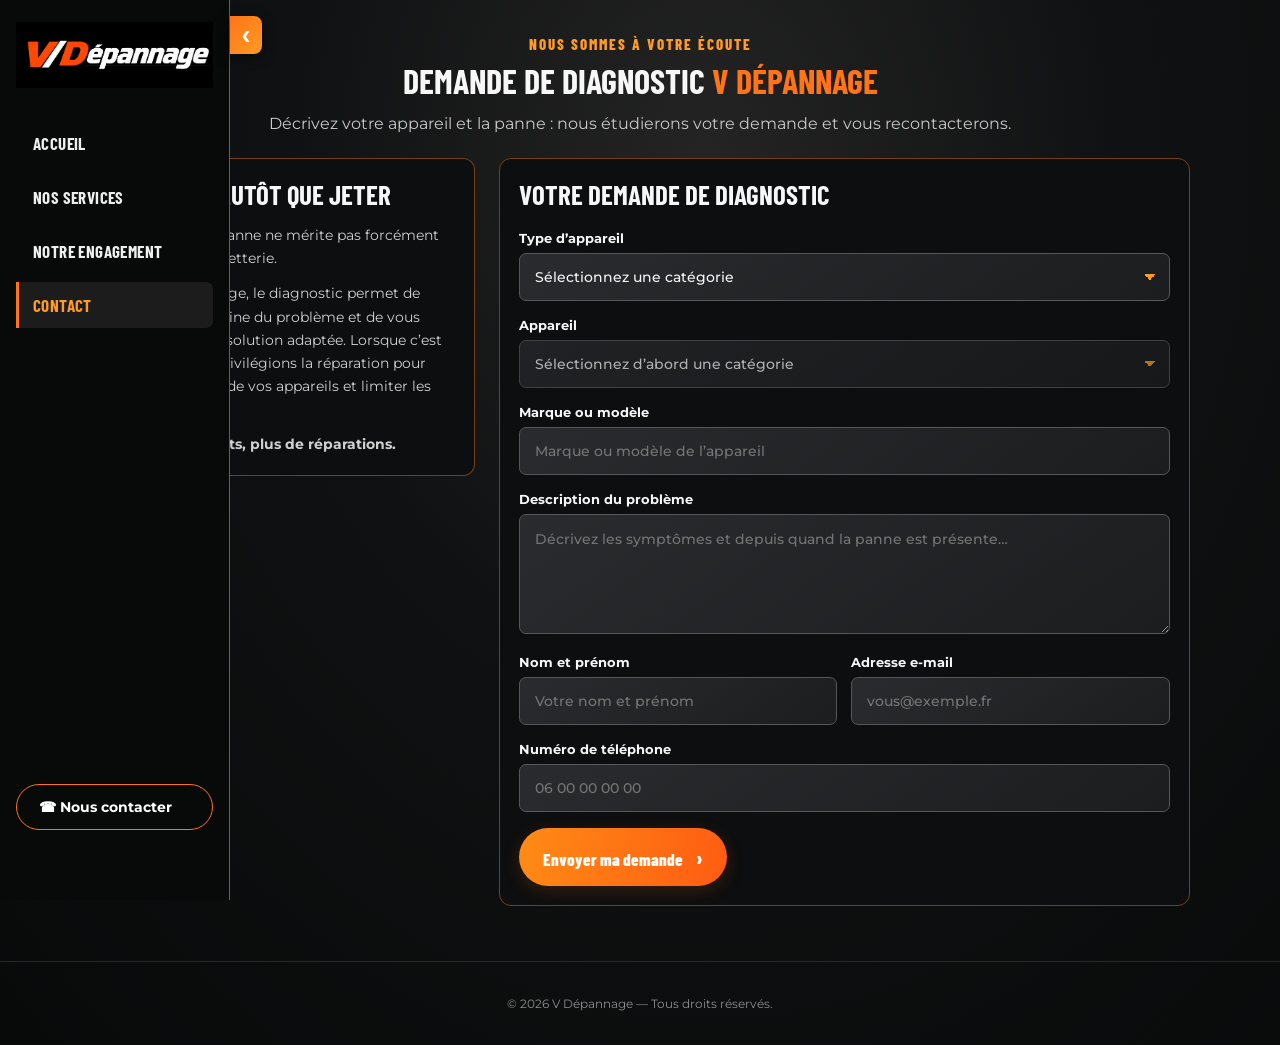
==== commit 5fb49c89: "Add files via upload" ====
--- a/contact.html
+++ b/contact.html
@@ -46,6 +46,35 @@
 @media(min-width:761px){.site-header{transition:width .22s ease;padding-bottom:78px}.menu-toggle{display:flex;position:fixed;left:14px;top:116px;bottom:auto;z-index:40;width:132px;height:36px;align-items:center;justify-content:flex-start;gap:8px;padding:0 10px;background:linear-gradient(100deg,var(--orange),var(--orange2));border:0;border-radius:6px;color:#fff;font:700 13px 'Barlow Condensed',sans-serif;box-shadow:0 3px 10px #0007;transition:left .22s ease,width .22s ease}.menu-toggle span{display:none}.menu-toggle:before{content:'‹';font:700 23px/1 Arial,sans-serif;color:#fff}.menu-toggle:after{content:'Navigation';font:700 13px 'Barlow Condensed',sans-serif;color:#fff}.content-wrap,.site-footer{transition:margin-left .22s ease}body.nav-collapsed .site-header{width:70px;padding-left:10px;padding-right:10px}body.nav-collapsed .header-logo,body.nav-collapsed .main-nav,body.nav-collapsed .header-contact{display:none}body.nav-collapsed .menu-toggle{left:14px;top:16px;width:38px;height:36px;padding:0;justify-content:center}body.nav-collapsed .menu-toggle:before{content:'›'}body.nav-collapsed .menu-toggle:after{content:''}body.nav-collapsed .content-wrap,body.nav-collapsed .site-footer{margin-left:70px}}
 @media(max-width:760px){.menu-toggle{position:static;display:flex;margin-left:auto;width:42px;height:40px;background:var(--orange);border:1px solid var(--orange2);border-radius:6px;align-items:center;justify-content:center;flex-direction:column;gap:4px}.menu-toggle span{display:block;width:20px;height:2px;background:#fff}.menu-toggle:before,.menu-toggle:after{content:none}}
 
+
+/* Navigation latérale en superposition : elle ne déplace jamais le contenu. */
+.site-header{position:fixed!important;left:0!important;top:0!important;bottom:0!important;width:230px!important;height:100vh!important;min-height:100vh!important;margin:0!important;padding:22px 16px 70px!important;display:flex!important;flex-direction:column!important;align-items:stretch!important;gap:24px!important;z-index:90!important;background:#080909!important;border-right:1px solid #a84d16!important;overflow-y:auto!important;transition:transform .22s ease!important}
+.content-wrap,.site-footer{margin-left:0!important;}
+.content-wrap{width:min(1180px,92%)!important;margin-right:auto!important;margin-left:auto!important;padding:35px 0 55px!important;}
+.site-footer{width:100%!important;}
+.menu-toggle{display:flex!important;position:fixed!important;left:230px!important;top:16px!important;bottom:auto!important;z-index:110!important;width:32px!important;height:38px!important;padding:0!important;align-items:center!important;justify-content:center!important;gap:0!important;background:linear-gradient(135deg,#ff7417,#ff9b24)!important;border:0!important;border-radius:0 8px 8px 0!important;box-shadow:0 3px 12px #0008!important;cursor:pointer!important;}
+.menu-toggle span{display:none!important}
+.menu-toggle:before{content:'‹'!important;color:#fff!important;font:800 27px/1 Arial,sans-serif!important;}
+.menu-toggle:after{content:''!important}
+body.nav-collapsed .site-header{width:230px!important;transform:translateX(-100%)!important;padding:0!important;border:0!important;background:transparent!important;overflow:visible!important;}
+body.nav-collapsed .header-logo,body.nav-collapsed .main-nav,body.nav-collapsed .header-contact{display:none!important}
+body.nav-collapsed .menu-toggle{left:0!important;width:28px!important;height:38px!important;border-radius:0 8px 8px 0!important;}
+body.nav-collapsed .menu-toggle:before{content:'›'!important;}
+@media(max-width:850px){
+ .site-header{position:fixed!important;left:0!important;top:0!important;bottom:0!important;width:230px!important;height:100vh!important;min-height:100vh!important;padding:22px 16px 70px!important;display:flex!important;flex-direction:column!important;align-items:stretch!important;gap:24px!important;border-right:1px solid #a84d16!important;border-bottom:0!important;overflow-y:auto!important;}
+ .header-logo{width:100%!important;max-width:none!important;justify-content:center!important}
+ .header-logo img{width:100%!important;max-height:100px!important;height:auto!important}
+ .main-nav{display:flex!important;position:static!important;flex-direction:column!important;width:100%!important;padding:8px 0!important;background:transparent!important;border:0!important;gap:8px!important}
+ .nav-link{text-align:left!important;padding:13px 14px!important}
+ .header-contact{display:block!important;margin-top:auto!important}
+ .menu-toggle{position:fixed!important;left:230px!important;top:16px!important;width:32px!important;height:38px!important;}
+ .content-wrap{margin:0 auto!important;width:min(1180px,92%)!important;padding:35px 0 55px!important}
+ .site-footer{margin-left:0!important}
+ body.nav-collapsed .site-header{transform:translateX(-100%)!important}
+ body.nav-collapsed .menu-toggle{left:0!important;width:28px!important;}
+}
+@media(max-width:520px){.content-wrap{width:92%!important;padding-top:28px!important}.identity-row{grid-template-columns:1fr!important;gap:0!important}}
+
 </style></head>
 <body>
 <header class="site-header">
@@ -64,13 +93,15 @@
 <div class="form-field"><label for="category">Type d’appareil</label><select id="category" name="Type d’appareil" required><option value="">Sélectionnez une catégorie</option><option value="Gros électroménager">Gros électroménager — intervention à domicile</option><option value="Petit électroménager">Petit électroménager — dépôt à l’atelier (sans frais de déplacement)</option></select></div>
 <div class="form-field"><label for="appliance">Appareil</label><select id="appliance" name="Appareil" required disabled><option value="">Sélectionnez d’abord une catégorie</option></select></div>
 <div class="form-field"><label for="brand">Marque ou modèle</label><input id="brand" name="Marque ou modèle" placeholder="Marque ou modèle de l’appareil" required></div>
-<div class="form-field" id="address-wrap" hidden><label for="address">Adresse complète du dépannage</label><div class="suggestions"><input id="address" name="Adresse complète du dépannage" autocomplete="street-address" placeholder="Saisissez une adresse ou une ville (ex. Saint Mau)"><div class="suggestion-list" id="suggestions" hidden></div></div><p class="help">Saisissez le début de votre adresse ou le nom de votre ville, puis sélectionnez une proposition avec son code postal. La distance est estimée depuis Saint-Maurice-l’Exil.</p><p class="notice">La suggestion de ville utilise le service public Adresse.data.gouv.fr ; le trajet routier est estimé par un service cartographique.</p></div>
+<div class="form-field" id="address-wrap" hidden><label for="address">Adresse</label><div class="suggestions"><input id="address" name="Adresse complète du dépannage" autocomplete="street-address" placeholder="Saisissez une adresse ou une ville (ex. Saint Mau)"><div class="suggestion-list" id="suggestions" hidden></div></div><p class="help">Saisissez le début de votre adresse ou le nom de votre ville, puis sélectionnez une proposition avec son code postal. La distance est estimée depuis Saint-Maurice-l’Exil.</p><p class="notice">La suggestion de ville utilise le service public Adresse.data.gouv.fr ; le trajet routier est estimé par un service cartographique.</p></div>
 
 <div class="price-box" id="price-box" aria-live="polite"></div><input type="hidden" id="distance-field" name="Distance estimée depuis Saint-Maurice-l’Exil"><input type="hidden" id="price-field" name="Prix estimé du diagnostic">
 <div class="form-field"><label for="problem">Description du problème</label><textarea id="problem" name="Description de la panne" placeholder="Décrivez les symptômes et depuis quand la panne est présente…" required></textarea></div>
+<div class="form-row identity-row">
 <div class="form-field"><label for="customer-name">Nom et prénom</label><input id="customer-name" name="Nom et prénom" autocomplete="name" placeholder="Votre nom et prénom" required></div>
+<div class="form-field"><label for="email">Adresse e-mail</label><input id="email" name="E-mail du client" type="email" autocomplete="email" placeholder="vous@exemple.fr" required></div>
+</div>
 <div class="form-field"><label for="phone">Numéro de téléphone</label><input id="phone" name="Téléphone" type="tel" autocomplete="tel" placeholder="06 00 00 00 00" required></div>
-<div class="form-field"><label for="email">Adresse e-mail</label><input id="email" name="E-mail du client" type="email" autocomplete="email" placeholder="vous@exemple.fr" required></div>
 <button class="primary-button submit-button" type="submit">Envoyer ma demande <span>›</span></button>
 </form></section></div></main>
 <footer class="site-footer"><p>© <span id="current-year"></span> V Dépannage — Tous droits réservés.</p></footer>
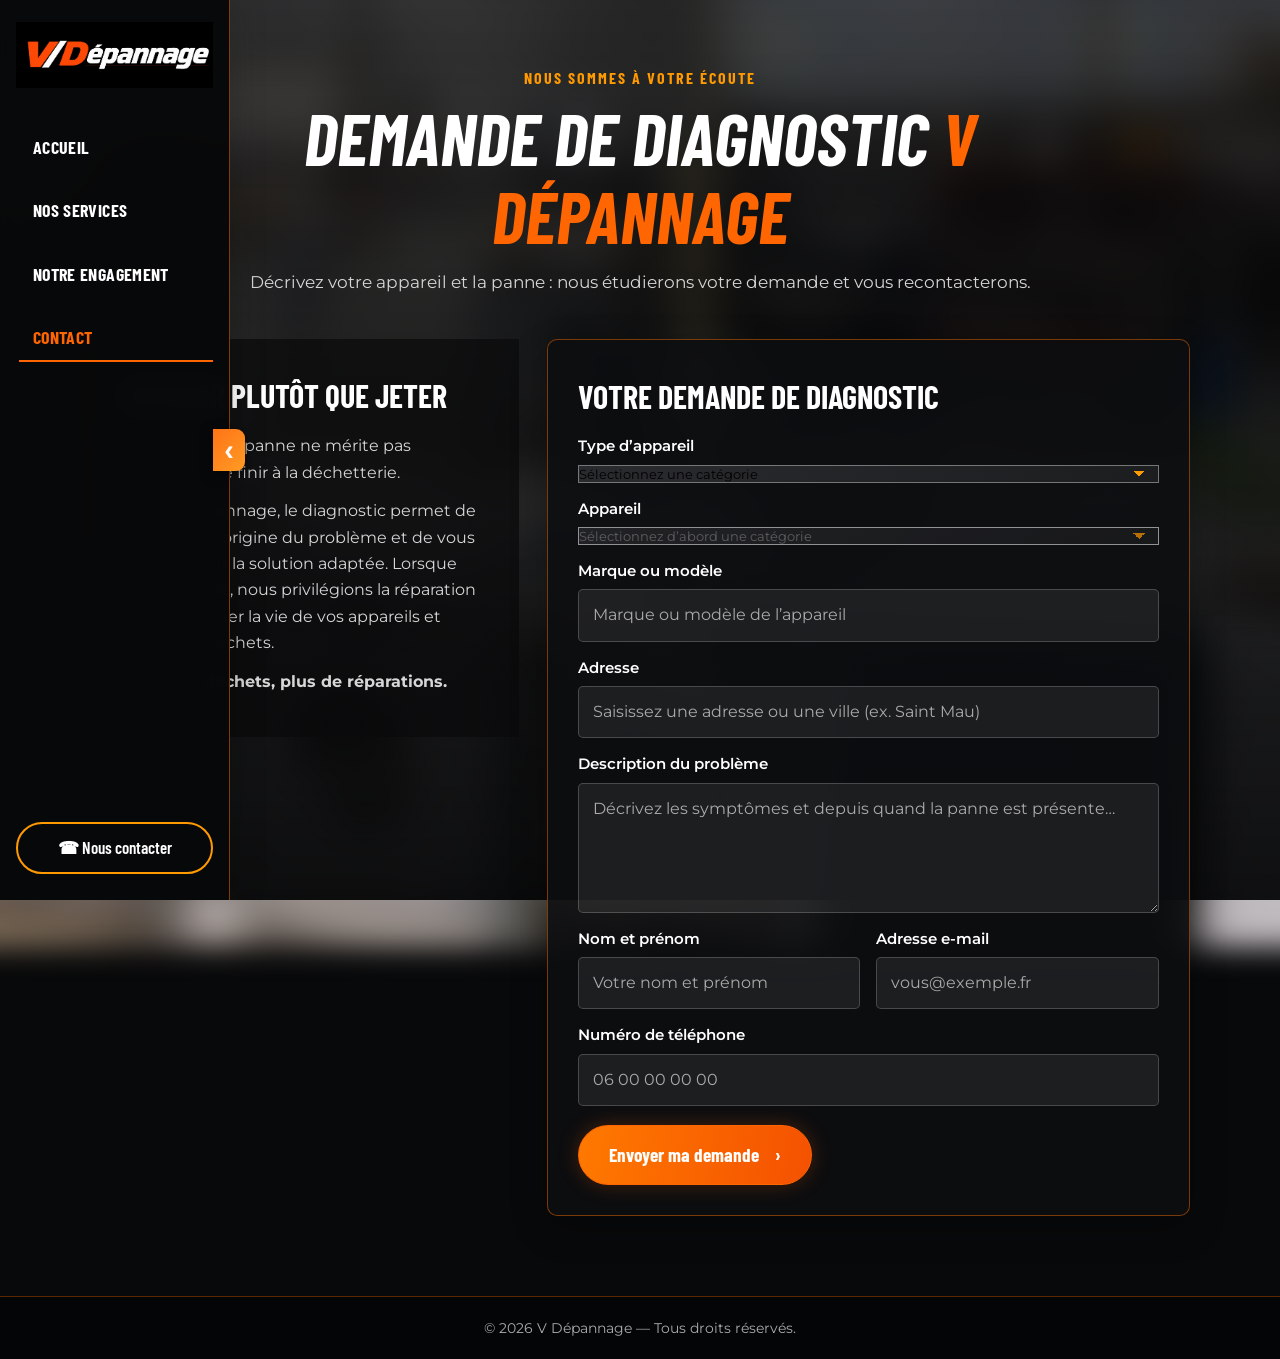
==== commit 24396344: "Add files via upload" ====
--- a/contact.html
+++ b/contact.html
@@ -6,76 +6,7 @@
 <meta name="theme-color" content="#090a0b"><title>Demande de diagnostic | V Dépannage</title>
 <link rel="preconnect" href="https://fonts.googleapis.com"><link rel="preconnect" href="https://fonts.gstatic.com" crossorigin>
 <link href="https://fonts.googleapis.com/css2?family=Barlow+Condensed:wght@500;600;700;800&family=Montserrat:wght@400;500;600;700;800&display=swap" rel="stylesheet">
-<style>
-:root{--orange:#ff7417;--orange2:#ff9b24;--bg:#090a0b;--panel:#111214;--field:#242629;--line:#44464a;--white:#f7f7f7;--muted:#c2c2c5}
-*{box-sizing:border-box}body{margin:0;background:radial-gradient(ellipse at 55% 15%,#242424 0,#101112 42%,#080909 100%);color:var(--white);font-family:Montserrat,Arial,sans-serif;min-height:100vh}
-.site-header{position:fixed;left:0;top:0;bottom:0;width:230px;min-height:100vh;height:100vh;padding:22px 16px;display:flex;flex-direction:column;align-items:stretch;gap:24px;border-right:1px solid #a84d16;background:#080909;overflow-y:auto}
-.header-logo{width:100%;display:flex;justify-content:center}.header-logo img{display:block;width:100%;height:auto;max-height:100px;object-fit:contain}
-.main-nav{display:flex;flex-direction:column;gap:8px;position:static;width:100%;padding:8px 0;background:transparent;border:0;z-index:5}
-.nav-link{display:block;color:#eee;text-decoration:none;text-transform:uppercase;font:700 17px 'Barlow Condensed',sans-serif;letter-spacing:.4px;padding:13px 14px;border-left:3px solid transparent;border-radius:0 7px 7px 0}
-.nav-link:hover,.nav-link.active{color:var(--orange2);background:#1c1c1d;border-left-color:var(--orange)}
-.header-contact{margin-top:auto;color:#fff;text-decoration:none;border:1px solid var(--orange);border-radius:30px;padding:13px 22px;font-size:14px;font-weight:700}
-.menu-toggle{display:none}
-.content-wrap{margin-left:230px;padding:35px clamp(20px,5vw,75px) 55px}
-.page-heading{text-align:center;max-width:900px;margin:0 auto 30px}.eyebrow{color:var(--orange2);font:800 15px 'Barlow Condensed',sans-serif;letter-spacing:2px;text-transform:uppercase;margin:0 0 10px}
-h1,h2{font-family:'Barlow Condensed',sans-serif;text-transform:uppercase;margin-top:0}h1{font-size:clamp(32px,4vw,54px);line-height:1.05;margin-bottom:12px}h2{font-size:27px;margin-bottom:14px}.orange{color:var(--orange)}
-.page-heading>p:last-child{color:#c9c9c9;line-height:1.6;margin:0}
-.contact-layout{display:grid;grid-template-columns:minmax(240px,.78fr) minmax(380px,1.4fr);gap:24px;max-width:1100px;margin:auto;align-items:start}
-.contact-aside,.contact-card{background:rgba(13,14,15,.96);border:1px solid #754019;border-radius:12px;padding:25px}
-.contact-aside{border-left:4px solid var(--orange);padding:24px 25px}
-.contact-aside p{color:#d0d0d0;font-size:14px;line-height:1.65;margin:0 0 12px}.contact-aside p:last-child{margin-bottom:0}.contact-card h2{margin-bottom:20px}
-.form-row{display:grid;grid-template-columns:1fr 1fr;gap:14px}.form-field{margin-bottom:16px;min-width:0}.form-field label{display:block;font-size:13px;font-weight:700;margin-bottom:7px}
-input,select,textarea{width:100%;font:500 14px Montserrat,Arial,sans-serif;color:#f6f6f6;background:linear-gradient(145deg,#2a2b2e,#1c1d1f);border:1px solid #55575b;border-radius:7px;padding:14px 15px;outline:none;transition:border-color .15s,box-shadow .15s}
-select{appearance:none;padding-right:42px;background-image:linear-gradient(45deg,transparent 50%,var(--orange2) 50%),linear-gradient(135deg,var(--orange2) 50%,transparent 50%),linear-gradient(145deg,#2a2b2e,#1c1d1f);background-position:calc(100% - 19px) 50%,calc(100% - 13px) 50%,0 0;background-size:6px 6px,6px 6px,100% 100%;background-repeat:no-repeat}
-select option{background:#202124;color:#fff}input:focus,select:focus,textarea:focus{border-color:var(--orange);box-shadow:0 0 0 2px #ff741733}textarea{resize:vertical;min-height:120px;line-height:1.5}
-.price-box{display:none!important}.help{color:#aaa;font-size:12px;line-height:1.5;margin:6px 0 0}.price-box{display:none;border:1px solid #9b4d19;background:#21160f;border-radius:8px;padding:13px 15px;margin:5px 0 18px;font-size:14px}.price-box strong{color:var(--orange2);font-size:20px}.primary-button{border:0;border-radius:30px;background:linear-gradient(100deg,#ff8b16,#ff5c12);color:white;padding:15px 24px;font:800 17px 'Barlow Condensed',sans-serif;cursor:pointer;box-shadow:0 5px 18px #ff74172a}.primary-button:hover{filter:brightness(1.08)}.submit-button span{font-size:23px;margin-left:10px}
-.form-honey{position:absolute;left:-5000px}.suggestions{position:relative}.suggestion-list{position:absolute;z-index:10;left:0;right:0;top:100%;max-height:220px;overflow:auto;background:#1e2022;border:1px solid #ff7417;border-radius:7px}.suggestion-list button{display:block;width:100%;padding:11px 13px;text-align:left;background:transparent;color:#eee;border:0;border-bottom:1px solid #383838;font:500 13px Montserrat;cursor:pointer}.suggestion-list button:hover{background:#38302a}.notice{font-size:11px;color:#999;line-height:1.4;margin-top:8px}.site-footer{margin-left:230px;text-align:center;padding:22px;color:#8d8d8d;border-top:1px solid #292929;font-size:12px}
-@media(max-width:850px){
-.site-header{position:sticky;left:auto;top:0;bottom:auto;width:100%;height:auto;min-height:80px;padding:12px 16px;display:flex;flex-direction:row;align-items:center;gap:12px;border-right:0;border-bottom:1px solid #a84d16;overflow:visible}
-.header-logo{width:auto;max-width:230px;justify-content:flex-start}.header-logo img{width:min(230px,58vw);max-height:62px}
-.menu-toggle{display:flex;margin-left:auto;background:#151515;border:1px solid #714018;border-radius:6px;padding:10px;flex-direction:column;gap:4px}
-.menu-toggle span{display:block;width:20px;height:2px;background:var(--orange)}
-.header-contact{display:none}
-.main-nav{display:none;position:absolute;top:100%;left:0;right:0;bottom:auto;width:auto;margin:0;padding:12px;gap:2px;background:rgba(8,9,10,.99);border:1px solid #754019}
-.main-nav.open{display:flex}.nav-link{padding:10px;text-align:center}
-.content-wrap{margin-left:0;padding:28px 16px 40px}.contact-layout{grid-template-columns:1fr}.site-footer{margin-left:0}
-}
-@media(max-width:520px){.form-row{grid-template-columns:1fr;gap:0}.contact-card,.contact-aside{padding:19px}.page-heading{margin-bottom:22px}h1{font-size:34px}}.contact-card,.contact-aside{padding:19px}.page-heading{margin-bottom:22px}h1{font-size:34px}}
-
-/* Navigation latérale rétractable */
-@media(min-width:761px){.site-header{transition:width .22s ease;padding-bottom:78px}.menu-toggle{display:flex;position:fixed;left:14px;top:116px;bottom:auto;z-index:40;width:132px;height:36px;align-items:center;justify-content:flex-start;gap:8px;padding:0 10px;background:linear-gradient(100deg,var(--orange),var(--orange2));border:0;border-radius:6px;color:#fff;font:700 13px 'Barlow Condensed',sans-serif;box-shadow:0 3px 10px #0007;transition:left .22s ease,width .22s ease}.menu-toggle span{display:none}.menu-toggle:before{content:'‹';font:700 23px/1 Arial,sans-serif;color:#fff}.menu-toggle:after{content:'Navigation';font:700 13px 'Barlow Condensed',sans-serif;color:#fff}.content-wrap,.site-footer{transition:margin-left .22s ease}body.nav-collapsed .site-header{width:70px;padding-left:10px;padding-right:10px}body.nav-collapsed .header-logo,body.nav-collapsed .main-nav,body.nav-collapsed .header-contact{display:none}body.nav-collapsed .menu-toggle{left:14px;top:16px;width:38px;height:36px;padding:0;justify-content:center}body.nav-collapsed .menu-toggle:before{content:'›'}body.nav-collapsed .menu-toggle:after{content:''}body.nav-collapsed .content-wrap,body.nav-collapsed .site-footer{margin-left:70px}}
-@media(max-width:760px){.menu-toggle{position:static;display:flex;margin-left:auto;width:42px;height:40px;background:var(--orange);border:1px solid var(--orange2);border-radius:6px;align-items:center;justify-content:center;flex-direction:column;gap:4px}.menu-toggle span{display:block;width:20px;height:2px;background:#fff}.menu-toggle:before,.menu-toggle:after{content:none}}
-
-
-/* Navigation latérale en superposition : elle ne déplace jamais le contenu. */
-.site-header{position:fixed!important;left:0!important;top:0!important;bottom:0!important;width:230px!important;height:100vh!important;min-height:100vh!important;margin:0!important;padding:22px 16px 70px!important;display:flex!important;flex-direction:column!important;align-items:stretch!important;gap:24px!important;z-index:90!important;background:#080909!important;border-right:1px solid #a84d16!important;overflow-y:auto!important;transition:transform .22s ease!important}
-.content-wrap,.site-footer{margin-left:0!important;}
-.content-wrap{width:min(1180px,92%)!important;margin-right:auto!important;margin-left:auto!important;padding:35px 0 55px!important;}
-.site-footer{width:100%!important;}
-.menu-toggle{display:flex!important;position:fixed!important;left:230px!important;top:16px!important;bottom:auto!important;z-index:110!important;width:32px!important;height:38px!important;padding:0!important;align-items:center!important;justify-content:center!important;gap:0!important;background:linear-gradient(135deg,#ff7417,#ff9b24)!important;border:0!important;border-radius:0 8px 8px 0!important;box-shadow:0 3px 12px #0008!important;cursor:pointer!important;}
-.menu-toggle span{display:none!important}
-.menu-toggle:before{content:'‹'!important;color:#fff!important;font:800 27px/1 Arial,sans-serif!important;}
-.menu-toggle:after{content:''!important}
-body.nav-collapsed .site-header{width:230px!important;transform:translateX(-100%)!important;padding:0!important;border:0!important;background:transparent!important;overflow:visible!important;}
-body.nav-collapsed .header-logo,body.nav-collapsed .main-nav,body.nav-collapsed .header-contact{display:none!important}
-body.nav-collapsed .menu-toggle{left:0!important;width:28px!important;height:38px!important;border-radius:0 8px 8px 0!important;}
-body.nav-collapsed .menu-toggle:before{content:'›'!important;}
-@media(max-width:850px){
- .site-header{position:fixed!important;left:0!important;top:0!important;bottom:0!important;width:230px!important;height:100vh!important;min-height:100vh!important;padding:22px 16px 70px!important;display:flex!important;flex-direction:column!important;align-items:stretch!important;gap:24px!important;border-right:1px solid #a84d16!important;border-bottom:0!important;overflow-y:auto!important;}
- .header-logo{width:100%!important;max-width:none!important;justify-content:center!important}
- .header-logo img{width:100%!important;max-height:100px!important;height:auto!important}
- .main-nav{display:flex!important;position:static!important;flex-direction:column!important;width:100%!important;padding:8px 0!important;background:transparent!important;border:0!important;gap:8px!important}
- .nav-link{text-align:left!important;padding:13px 14px!important}
- .header-contact{display:block!important;margin-top:auto!important}
- .menu-toggle{position:fixed!important;left:230px!important;top:16px!important;width:32px!important;height:38px!important;}
- .content-wrap{margin:0 auto!important;width:min(1180px,92%)!important;padding:35px 0 55px!important}
- .site-footer{margin-left:0!important}
- body.nav-collapsed .site-header{transform:translateX(-100%)!important}
- body.nav-collapsed .menu-toggle{left:0!important;width:28px!important;}
-}
-@media(max-width:520px){.content-wrap{width:92%!important;padding-top:28px!important}.identity-row{grid-template-columns:1fr!important;gap:0!important}}
-
-</style></head>
+<link rel="stylesheet" href="css/styles.css"></head>
 <body>
 <header class="site-header">
 <a class="header-logo" href="index.html"><img src="images/logo-vd.png" alt="V Dépannage"></a>
@@ -93,7 +24,7 @@
 <div class="form-field"><label for="category">Type d’appareil</label><select id="category" name="Type d’appareil" required><option value="">Sélectionnez une catégorie</option><option value="Gros électroménager">Gros électroménager — intervention à domicile</option><option value="Petit électroménager">Petit électroménager — dépôt à l’atelier (sans frais de déplacement)</option></select></div>
 <div class="form-field"><label for="appliance">Appareil</label><select id="appliance" name="Appareil" required disabled><option value="">Sélectionnez d’abord une catégorie</option></select></div>
 <div class="form-field"><label for="brand">Marque ou modèle</label><input id="brand" name="Marque ou modèle" placeholder="Marque ou modèle de l’appareil" required></div>
-<div class="form-field" id="address-wrap" hidden><label for="address">Adresse</label><div class="suggestions"><input id="address" name="Adresse complète du dépannage" autocomplete="street-address" placeholder="Saisissez une adresse ou une ville (ex. Saint Mau)"><div class="suggestion-list" id="suggestions" hidden></div></div><p class="help">Saisissez le début de votre adresse ou le nom de votre ville, puis sélectionnez une proposition avec son code postal. La distance est estimée depuis Saint-Maurice-l’Exil.</p><p class="notice">La suggestion de ville utilise le service public Adresse.data.gouv.fr ; le trajet routier est estimé par un service cartographique.</p></div>
+<div class="form-field" id="address-wrap" hidden><label for="address">Adresse</label><div class="suggestions"><input id="address" name="Adresse du dépannage" autocomplete="street-address" placeholder="Saisissez une adresse ou une ville (ex. Saint Mau)"><div class="suggestion-list" id="suggestions" hidden></div></div></div>
 
 <div class="price-box" id="price-box" aria-live="polite"></div><input type="hidden" id="distance-field" name="Distance estimée depuis Saint-Maurice-l’Exil"><input type="hidden" id="price-field" name="Prix estimé du diagnostic">
 <div class="form-field"><label for="problem">Description du problème</label><textarea id="problem" name="Description de la panne" placeholder="Décrivez les symptômes et depuis quand la panne est présente…" required></textarea></div>
@@ -105,15 +36,4 @@
 <button class="primary-button submit-button" type="submit">Envoyer ma demande <span>›</span></button>
 </form></section></div></main>
 <footer class="site-footer"><p>© <span id="current-year"></span> V Dépannage — Tous droits réservés.</p></footer>
-<script>
-document.getElementById('current-year').textContent=new Date().getFullYear();
-const toggle=document.getElementById('menu-toggle'),nav=document.getElementById('main-nav');toggle.addEventListener('click',()=>{if(window.matchMedia('(max-width:760px)').matches){const open=nav.classList.toggle('open');toggle.setAttribute('aria-expanded',String(open));}else{const collapsed=document.body.classList.toggle('nav-collapsed');toggle.setAttribute('aria-expanded',String(!collapsed));toggle.setAttribute('aria-label',collapsed?'Ouvrir la barre de navigation':'Rétracter la barre de navigation');}});
-const category=document.getElementById('category'),appliance=document.getElementById('appliance'),addressWrap=document.getElementById('address-wrap'),address=document.getElementById('address'),suggestions=document.getElementById('suggestions'),priceBox=document.getElementById('price-box'),distanceField=document.getElementById('distance-field'),priceField=document.getElementById('price-field');
-const devices={'Gros électroménager':['Lave-linge','Sèche-linge','Lave-vaisselle','Réfrigérateur','Congélateur','Four','Cuisinière','Plaque de cuisson','Hotte','Cave à vin','Autre gros électroménager'],'Petit électroménager':['Aspirateur','Machine à café','Robot / robot pâtissier','Bouilloire','Grille-pain','Micro-ondes','Fer à repasser','Centrale vapeur','Mixeur / blender','Friteuse','Autre petit électroménager']};
-let chosenPlace=null,lookupTimer;
-category.addEventListener('change',()=>{appliance.innerHTML='<option value="">Sélectionnez un appareil</option>';(devices[category.value]||[]).forEach(v=>{let o=document.createElement('option');o.value=v;o.textContent=v;appliance.appendChild(o)});appliance.disabled=!category.value;const big=category.value==='Gros électroménager';addressWrap.hidden=!big;address.required=big;chosenPlace=null;distanceField.value='';priceField.value='';priceBox.style.display='none';suggestions.hidden=true;if(category.value==='Petit électroménager'){distanceField.value='Aucun déplacement — dépôt à l’atelier';priceField.value='20 €';priceBox.innerHTML='Diagnostic petit électroménager : <strong>20 €</strong><br><span class="help">Dépôt à l’atelier — aucun frais de déplacement.</span>';priceBox.style.display='none'}});
-
-address.addEventListener('input',()=>{clearTimeout(lookupTimer);chosenPlace=null;distanceField.value='';priceField.value='';priceBox.style.display='none';const q=address.value.trim();if(q.length<3){suggestions.hidden=true;return}lookupTimer=setTimeout(async()=>{try{const u='https://api-adresse.data.gouv.fr/search/?type=municipality&autocomplete=1&limit=8&q='+encodeURIComponent(q);const r=await fetch(u);const data=await r.json();const rows=data.features||[];suggestions.innerHTML='';rows.forEach(place=>{const p=place.properties||{};const label=p.label||[p.name,p.postcode,p.city].filter(Boolean).join(', ');const coords=(place.geometry&&place.geometry.coordinates)||[];const b=document.createElement('button');b.type='button';b.textContent=label;b.addEventListener('click',()=>{address.value=label;chosenPlace={lat:+coords[1],lon:+coords[0],label};suggestions.hidden=true;estimate();});suggestions.appendChild(b)});suggestions.hidden=rows.length===0}catch(e){suggestions.hidden=true}},450)});
-async function estimate(){if(!chosenPlace)return;try{const start='4.778,45.399';const end=chosenPlace.lon+','+chosenPlace.lat;const r=await fetch('https://router.project-osrm.org/route/v1/driving/'+start+';'+end+'?overview=false');const data=await r.json();if(!data.routes||!data.routes[0])throw Error();const km=data.routes[0].distance/1000;let price,detail;if(km<=15){price=50;detail='jusqu’à 15 km'}else if(km<=30){price=60;detail='de 15 à 30 km'}else if(km<=50){price=70;detail='de 30 à 50 km'}else{price=null;detail='au-delà de 50 km — sur devis'}distanceField.value=km.toFixed(1)+' km (itinéraire routier estimé)';priceField.value=price===null?'Sur devis':price+' €';priceBox.innerHTML='Distance routière estimée : <strong>'+km.toFixed(1)+' km</strong><br>Diagnostic + déplacement : <strong>'+(price===null?'Sur devis':price+' €')+'</strong><br><span class="help">'+detail+'</span>';priceBox.style.display='none'}catch(e){distanceField.value='Non calculée';priceField.value='À confirmer';priceBox.innerHTML='Distance ou tarif à confirmer manuellement. <strong>La demande peut tout de même être envoyée.</strong>';priceBox.style.display='none'}}
-document.getElementById('diagnostic-form').addEventListener('submit',async e=>{if(category.value==='Petit électroménager'){distanceField.value='Aucun déplacement — dépôt à l’atelier';priceField.value='20 €';return;}if(category.value==='Gros électroménager'){if(!chosenPlace){e.preventDefault();alert('Choisissez une ville dans les suggestions pour calculer la distance estimée.');address.focus();return;}if(!priceField.value||priceField.value==='À confirmer'){e.preventDefault();await estimate();if(!priceField.value||priceField.value==='À confirmer'){alert('Le calcul de distance est momentanément indisponible. Réessayez dans quelques instants.');return;}e.target.submit();}}});
-</script></body></html>+<script src="js/script.js"></script></body></html>
--- a/css/styles.css
+++ b/css/styles.css
@@ -0,0 +1,79 @@
+:root{--orange:#ff6500;--gold:#ff9a00;--white:#fff;--muted:#d6d6d6;--dark:#090a0b;--panel:rgba(13,14,16,.88)}
+*{box-sizing:border-box;margin:0;padding:0}html{scroll-behavior:smooth}body{min-height:100vh;color:var(--white);background:#08090a;font-family:'Montserrat',sans-serif;line-height:1.65;position:relative;isolation:isolate;overflow-x:hidden}body:before{content:"";position:fixed;inset:-28px;z-index:-2;background:url('../images/atelier-flou.jpg') center/cover no-repeat;filter:blur(14px);transform:scale(1.04)}body:after{content:"";position:fixed;inset:0;z-index:-1;background:linear-gradient(180deg,rgba(5,6,7,.77),rgba(5,6,7,.86) 55%,rgba(5,6,7,.95));pointer-events:none}
+a{color:inherit;text-decoration:none}button,input,textarea{font:inherit}button{cursor:pointer}
+.site-header{min-height:100px;padding:8px 3%;display:grid;grid-template-columns:minmax(230px,300px) 1fr auto;align-items:center;gap:22px;background:rgba(8,9,10,.94);border-bottom:1px solid rgba(255,111,0,.38);position:sticky;top:0;z-index:20;backdrop-filter:blur(14px)}.header-logo{display:flex;align-items:center;width:100%;max-width:300px}.header-logo img{display:block;width:100%;height:82px;object-fit:contain;object-position:left center}.main-nav{display:flex;align-items:center;justify-content:center;gap:clamp(15px,2.7vw,42px)}.nav-link{font-family:'Barlow Condensed',sans-serif;font-size:1.12rem;font-weight:700;text-transform:uppercase;letter-spacing:.35px;padding:13px 0;position:relative;white-space:nowrap;transition:color .2s}.nav-link:after{content:"";position:absolute;left:0;right:100%;bottom:4px;height:2px;background:var(--orange);transition:right .2s}.nav-link:hover,.nav-link.active{color:var(--orange)}.nav-link.active:after,.nav-link:hover:after{right:0}.header-contact{border:2px solid var(--gold);border-radius:30px;padding:10px 18px;font-family:'Barlow Condensed',sans-serif;font-size:1.05rem;font-weight:600;white-space:nowrap;transition:.2s}.header-contact span{color:var(--orange);margin-right:6px}.header-contact:hover{background:var(--orange);color:#111}.menu-toggle{display:none;background:none;border:1px solid var(--orange);border-radius:5px;padding:8px;width:42px;height:40px}.menu-toggle span{display:block;height:2px;background:var(--orange);margin:5px 0}
+.hero{min-height:570px;display:grid;place-items:center;text-align:center;padding:45px 20px 70px;background:linear-gradient(90deg,rgba(0,0,0,.28),rgba(0,0,0,.05),rgba(0,0,0,.28))}.hero-content{width:min(100%,1100px)}.hero-logo{width:min(430px,82vw);height:165px;object-fit:contain;display:block;margin:0 auto 8px;filter:drop-shadow(0 0 20px rgba(255,100,0,.55));animation:glow 4s ease-in-out infinite}@keyframes glow{0%,100%{filter:drop-shadow(0 0 12px rgba(255,100,0,.4))}50%{filter:drop-shadow(0 0 30px rgba(255,100,0,.9))}}.hero-title{font-family:'Barlow Condensed',sans-serif;font-size:clamp(2.2rem,5vw,3.7rem);font-weight:800;font-style:italic;line-height:1.1}.hero-title span,.orange{color:var(--orange)}.hero h1{display:flex;align-items:center;justify-content:center;gap:20px;margin:14px 0 12px;font-family:'Barlow Condensed',sans-serif;font-size:clamp(1.8rem,4vw,2.65rem);font-weight:700;font-style:italic}.title-rule{width:100px;height:2px;background:var(--orange);box-shadow:0 0 10px var(--orange)}.hero-intro{font-size:clamp(1rem,2vw,1.2rem);margin-bottom:25px;color:#eee}.primary-button{display:inline-flex;align-items:center;justify-content:center;gap:16px;border:1px solid var(--orange);border-radius:30px;background:linear-gradient(100deg,#ff7900,#f45100);color:#fff;padding:13px 30px;font-family:'Barlow Condensed',sans-serif;font-size:1.2rem;font-weight:700;box-shadow:0 0 20px rgba(255,95,0,.25);transition:transform .2s,box-shadow .2s}.primary-button:hover{transform:translateY(-3px);box-shadow:0 0 28px rgba(255,95,0,.5)}
+.content-wrap{width:min(1180px,92%);margin:0 auto;padding:65px 0 80px}.page-heading{text-align:center;max-width:850px;margin:0 auto 42px}.eyebrow{color:var(--gold);font-family:'Barlow Condensed',sans-serif;text-transform:uppercase;letter-spacing:2px;font-weight:700}.page-heading h1{font-family:'Barlow Condensed',sans-serif;font-size:clamp(2.7rem,6vw,4.5rem);line-height:1.08;text-transform:uppercase;font-style:italic;margin:8px 0 14px}.page-heading p:last-child{color:var(--muted);font-size:1.05rem}.values-grid{display:grid;grid-template-columns:repeat(3,1fr);gap:22px}.value-card,.service-card,.contact-card,.impact-card,.commitment-panel{background:var(--panel);border:1px solid rgba(255,111,0,.45);border-radius:10px;box-shadow:0 12px 35px rgba(0,0,0,.28)}.value-card{padding:28px;text-align:center}.value-card h2,.service-card h2{font-family:'Barlow Condensed',sans-serif;text-transform:uppercase;font-style:italic;color:var(--orange);font-size:1.8rem;line-height:1.15;margin-bottom:13px}.value-card p{color:var(--muted)}.home-services{display:grid;grid-template-columns:repeat(2,1fr);gap:25px;margin-top:30px}.service-card{position:relative;overflow:hidden;padding:30px;border:2px solid var(--orange);background:linear-gradient(130deg,rgba(28,24,20,.92),rgba(8,9,10,.92));box-shadow:0 0 18px rgba(255,102,0,.24)}.service-card:after{content:"";position:absolute;inset:0;background:repeating-linear-gradient(135deg,transparent 0 18px,rgba(255,255,255,.025) 18px 21px);pointer-events:none}.service-card>*{position:relative;z-index:1}.service-card p{color:#eee}.service-examples{font-style:italic;color:#ddd!important;margin-top:14px}.cta-strip{text-align:center;margin-top:35px;padding:30px;background:rgba(0,0,0,.38);border-top:1px solid rgba(255,105,0,.3)}.cta-strip p{margin-bottom:17px;color:var(--muted)}
+.service-list{display:grid;grid-template-columns:repeat(2,1fr);gap:25px}.service-card .service-label{font-family:'Barlow Condensed',sans-serif;color:var(--gold);font-weight:700;font-size:1rem;letter-spacing:1.5px;margin-bottom:8px}.service-card h2{font-size:2.15rem}.service-card ul{padding-left:20px;margin:15px 0;color:var(--muted)}.service-card li{padding:3px 0}.service-note{margin-top:28px;padding:22px 26px;border-left:3px solid var(--orange);background:rgba(0,0,0,.4);color:var(--muted)}
+.engagement-intro{max-width:900px;margin:0 auto 35px;text-align:center;font-size:1.12rem;color:#eee}.impact-grid{display:grid;grid-template-columns:repeat(3,1fr);gap:18px;margin:32px 0}.impact-card{padding:25px 20px;text-align:center}.impact-number{display:block;color:var(--orange);font-family:'Barlow Condensed',sans-serif;font-weight:800;font-size:clamp(2.7rem,5vw,4rem);line-height:1.05}.impact-card h2{font-family:'Barlow Condensed',sans-serif;font-size:1.4rem;text-transform:uppercase;margin:8px 0}.impact-card p{color:var(--muted);font-size:.92rem}.commitment-panel{padding:34px;margin-top:25px}.commitment-panel h2{font-family:'Barlow Condensed',sans-serif;text-transform:uppercase;font-size:2rem;color:var(--orange);font-style:italic;margin-bottom:13px}.commitment-panel p{color:#e4e4e4;margin:0 0 13px}.source-note{font-size:.82rem!important;color:#aaa!important;border-top:1px solid rgba(255,255,255,.13);padding-top:15px;margin-top:20px!important}.source-note a{color:var(--gold);text-decoration:underline}
+.contact-layout{display:grid;grid-template-columns:.8fr 1.2fr;gap:28px;align-items:start}.contact-aside,.contact-card{padding:30px}.contact-aside{background:rgba(10,11,12,.72);border-left:3px solid var(--orange)}.contact-aside h2,.contact-card h2{font-family:'Barlow Condensed',sans-serif;text-transform:uppercase;font-size:2rem;margin-bottom:12px}.contact-aside p{color:var(--muted);margin-bottom:12px}.contact-card form{display:flex;flex-direction:column;gap:14px}.form-row{display:grid;grid-template-columns:1fr 1fr;gap:16px}.form-field{display:flex;flex-direction:column;gap:6px}.form-field label{font-weight:600;font-size:.92rem}.contact-card input,.contact-card textarea{width:100%;padding:12px 14px;border:1px solid rgba(255,255,255,.2);border-radius:5px;outline:none;background:rgba(255,255,255,.07);color:#fff}.contact-card input:focus,.contact-card textarea:focus{border-color:var(--orange);box-shadow:0 0 0 2px rgba(255,105,0,.12)}.contact-card input::placeholder,.contact-card textarea::placeholder{color:#aaa}.contact-card textarea{resize:vertical;min-height:130px}.submit-button{align-self:flex-start;margin-top:5px}.form-honey{position:absolute;left:-5000px}.site-footer{text-align:center;padding:20px;background:rgba(5,6,7,.96);border-top:1px solid rgba(255,105,0,.35);color:#aaa;font-size:.85rem}
+.thank-you-page{min-height:100vh;display:grid;place-items:center}.thank-you-content{width:min(700px,90%);padding:55px 25px;text-align:center}.thank-you-content .hero-logo{width:min(360px,84vw);height:135px}.thank-you-content h1{font-family:'Barlow Condensed',sans-serif;font-size:clamp(2.5rem,7vw,4rem);color:var(--orange);text-transform:uppercase;margin:20px 0}.thank-you-content p{color:var(--muted);margin-bottom:28px}
+@media(max-width:1000px){.site-header{grid-template-columns:220px 1fr auto;gap:12px;padding-inline:2%}.header-logo img{height:72px}.main-nav{gap:16px}.nav-link{font-size:1rem}.header-contact{padding:9px 12px;font-size:.95rem}}
+@media(max-width:760px){.site-header{min-height:78px;grid-template-columns:minmax(0,1fr) auto auto;padding:7px 4%;gap:10px}.header-logo{max-width:220px}.header-logo img{height:62px}.menu-toggle{display:block;grid-column:2;grid-row:1}.header-contact{grid-column:3;grid-row:1;padding:8px 10px;font-size:.9rem}.main-nav{display:none;position:absolute;top:100%;left:0;right:0;padding:12px 5% 18px;background:rgba(8,9,10,.99);border-bottom:1px solid var(--orange);flex-direction:column;gap:3px}.main-nav.open{display:flex}.nav-link{width:100%;text-align:center;padding:11px}.hero{min-height:510px;padding:35px 15px 55px}.hero-logo{width:min(360px,84vw);height:135px}.hero h1{gap:9px}.title-rule{width:30px}.content-wrap{padding:48px 0 60px}.values-grid,.impact-grid{grid-template-columns:1fr}.home-services,.service-list,.contact-layout{grid-template-columns:1fr}.service-card{padding:24px 21px}.contact-aside,.contact-card{padding:23px 18px}.form-row{grid-template-columns:1fr;gap:14px}.submit-button{width:100%}}
+@media(max-width:390px){.header-logo{max-width:155px}.header-logo img{height:54px}.header-contact{font-size:.82rem;padding:7px 8px}.site-header{gap:7px}.hero h1{font-size:1.5rem}.title-rule{width:18px}}
+@media(prefers-reduced-motion:reduce){*,*::before,*::after{scroll-behavior:auto!important;animation-duration:.01ms!important;animation-iteration-count:1!important;transition-duration:.01ms!important}}
+
+/* Navigation latérale fixe et superposée : elle ne modifie jamais le centrage du contenu. */
+.site-header{
+  position:fixed!important;left:0!important;top:0!important;bottom:0!important;
+  width:230px!important;height:100vh!important;min-height:100vh!important;
+  margin:0!important;padding:22px 16px 26px!important;
+  display:flex!important;flex-direction:column!important;align-items:stretch!important;gap:24px!important;
+  overflow:visible!important;z-index:100!important;
+  background:rgba(8,9,10,.98)!important;border:0!important;border-right:1px solid rgba(255,111,0,.5)!important;
+  box-shadow:8px 0 28px rgba(0,0,0,.16);backdrop-filter:blur(14px);
+  transform:translateX(0);transition:transform .22s ease!important;
+}
+.site-header .header-logo{width:100%!important;max-width:none!important;justify-content:center!important}
+.site-header .header-logo img{display:block;width:100%!important;height:auto!important;max-height:100px!important;object-fit:contain!important;object-position:center!important}
+.site-header .main-nav{display:flex!important;position:static!important;inset:auto!important;width:100%!important;margin:0!important;padding:8px 0!important;
+  flex-direction:column!important;align-items:stretch!important;justify-content:flex-start!important;gap:8px!important;
+  background:transparent!important;border:0!important;box-shadow:none!important}
+.site-header .nav-link{display:block!important;width:100%!important;text-align:left!important;padding:13px 14px!important;border-left:3px solid transparent;border-radius:0 7px 7px 0!important;white-space:normal!important}
+.site-header .header-contact{display:block!important;margin-top:auto!important;white-space:nowrap!important;text-align:center!important}
+.site-header .menu-toggle{
+  display:flex!important;position:absolute!important;left:auto!important;right:-16px!important;top:50%!important;bottom:auto!important;
+  transform:translateY(-50%)!important;width:32px!important;height:42px!important;padding:0!important;
+  align-items:center!important;justify-content:center!important;gap:0!important;
+  border:0!important;border-radius:0 9px 9px 0!important;background:linear-gradient(135deg,#ff7417,#ff9b24)!important;
+  color:#fff!important;box-shadow:0 3px 12px #0008!important;z-index:120!important;cursor:pointer!important;
+}
+.site-header .menu-toggle span{display:none!important}
+.site-header .menu-toggle:before{content:'‹';display:block;color:#fff;font:800 29px/1 Arial,sans-serif!important}
+.site-header .menu-toggle:after{content:none!important}
+.content-wrap{display:block;width:min(1180px,92vw)!important;max-width:1180px!important;margin-left:auto!important;margin-right:auto!important;padding-left:0!important;padding-right:0!important}
+.hero{margin-left:0!important;margin-right:0!important;width:100%!important}
+.site-footer{width:100%!important;margin:0!important}
+body.nav-collapsed .site-header{transform:translateX(-100%)!important;background:transparent!important;border:0!important;box-shadow:none!important;overflow:visible!important}
+body.nav-collapsed .site-header .header-logo,
+body.nav-collapsed .site-header .main-nav,
+body.nav-collapsed .site-header .header-contact{display:none!important}
+body.nav-collapsed .site-header .menu-toggle{
+  right:-24px!important;width:48px!important;height:48px!important;border-radius:0 10px 10px 0!important;
+  transform:translateY(-50%)!important;
+}
+body.nav-collapsed .site-header .menu-toggle:before{content:'›'!important;font-size:30px!important}
+
+/* Contact form: address autocomplete, with no explanatory service note or customer-visible price. */
+.contact-layout{width:min(1100px,100%);margin-inline:auto}
+.contact-card select{appearance:none;padding-right:42px;background-image:linear-gradient(45deg,transparent 50%,var(--gold) 50%),linear-gradient(135deg,var(--gold) 50%,transparent 50%),linear-gradient(145deg,#2a2b2e,#1c1d1f);background-position:calc(100% - 19px) 50%,calc(100% - 13px) 50%,0 0;background-size:6px 6px,6px 6px,100% 100%;background-repeat:no-repeat}
+.contact-card select option{background:#202124;color:#fff}
+.contact-card input,.contact-card select,.contact-card textarea{font-family:'Montserrat',sans-serif}
+.contact-card .suggestions{position:relative}
+.contact-card .suggestion-list{position:absolute;z-index:150;left:0;right:0;top:calc(100% + 3px);max-height:260px;overflow:auto;background:#202124;border:1px solid var(--orange);border-radius:8px;box-shadow:0 10px 26px #0009}
+.contact-card .suggestion-list button{display:block;width:100%;padding:12px 14px;text-align:left;background:transparent;color:#f5f5f5;border:0;border-bottom:1px solid #3a3a3a;font:500 13px 'Montserrat',sans-serif;cursor:pointer}
+.contact-card .suggestion-list button:hover,.contact-card .suggestion-list button:focus{background:#3a3028;outline:0}
+.contact-card .price-box{display:none!important}
+.contact-card .help,.contact-card .notice{display:none!important}
+@media(max-width:760px){
+  .site-header{width:min(230px,82vw)!important;padding:18px 14px 22px!important;gap:20px!important}
+  .site-header .header-logo img{max-height:82px!important}
+  .site-header .menu-toggle{right:-16px!important}
+  body.nav-collapsed .site-header .menu-toggle{right:-24px!important}
+  .content-wrap{width:92vw!important;padding-top:48px!important;padding-bottom:60px!important}
+  .hero{min-height:510px;padding:35px 15px 55px}
+  .values-grid,.impact-grid{grid-template-columns:1fr}
+  .home-services,.service-list,.contact-layout{grid-template-columns:1fr}
+  .form-row{grid-template-columns:1fr;gap:0}
+}
+@media(max-width:390px){.site-header{width:78vw!important}.content-wrap{width:90vw!important}.hero h1{font-size:1.5rem}.title-rule{width:18px}}
